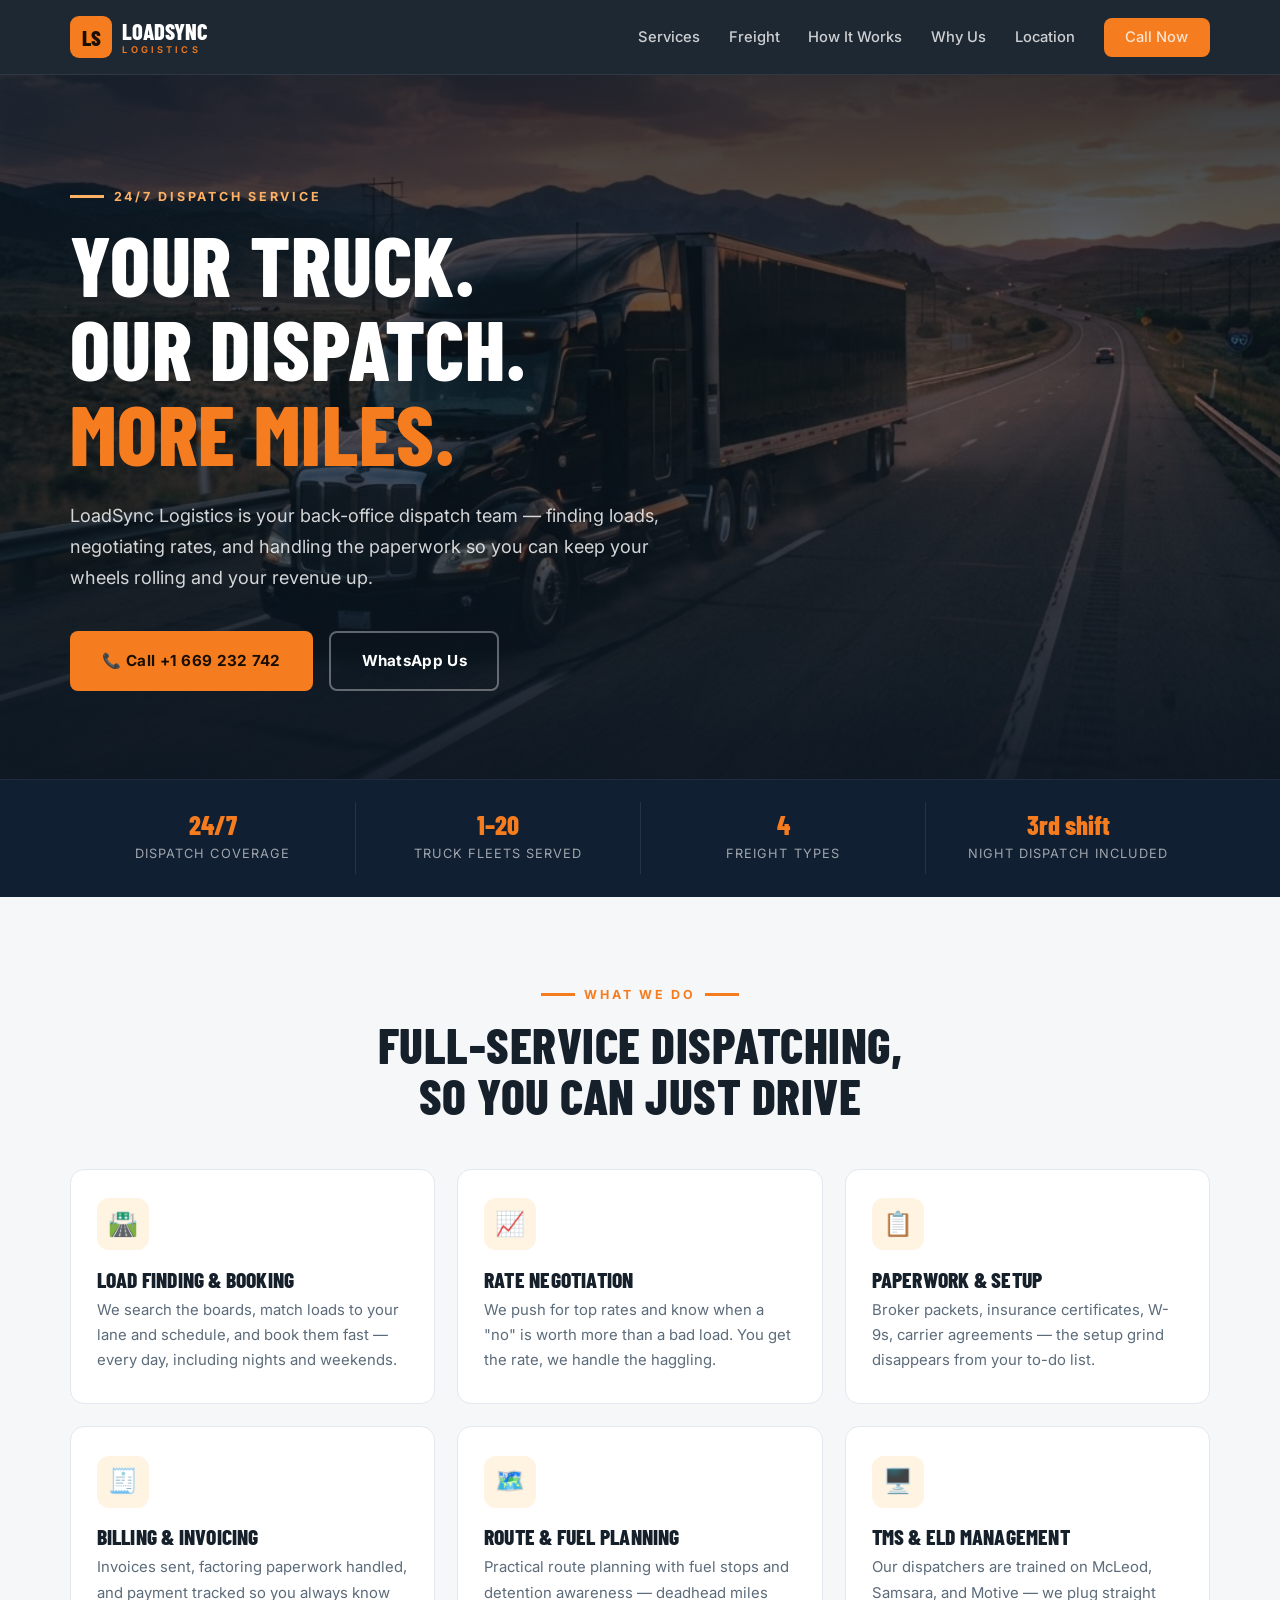
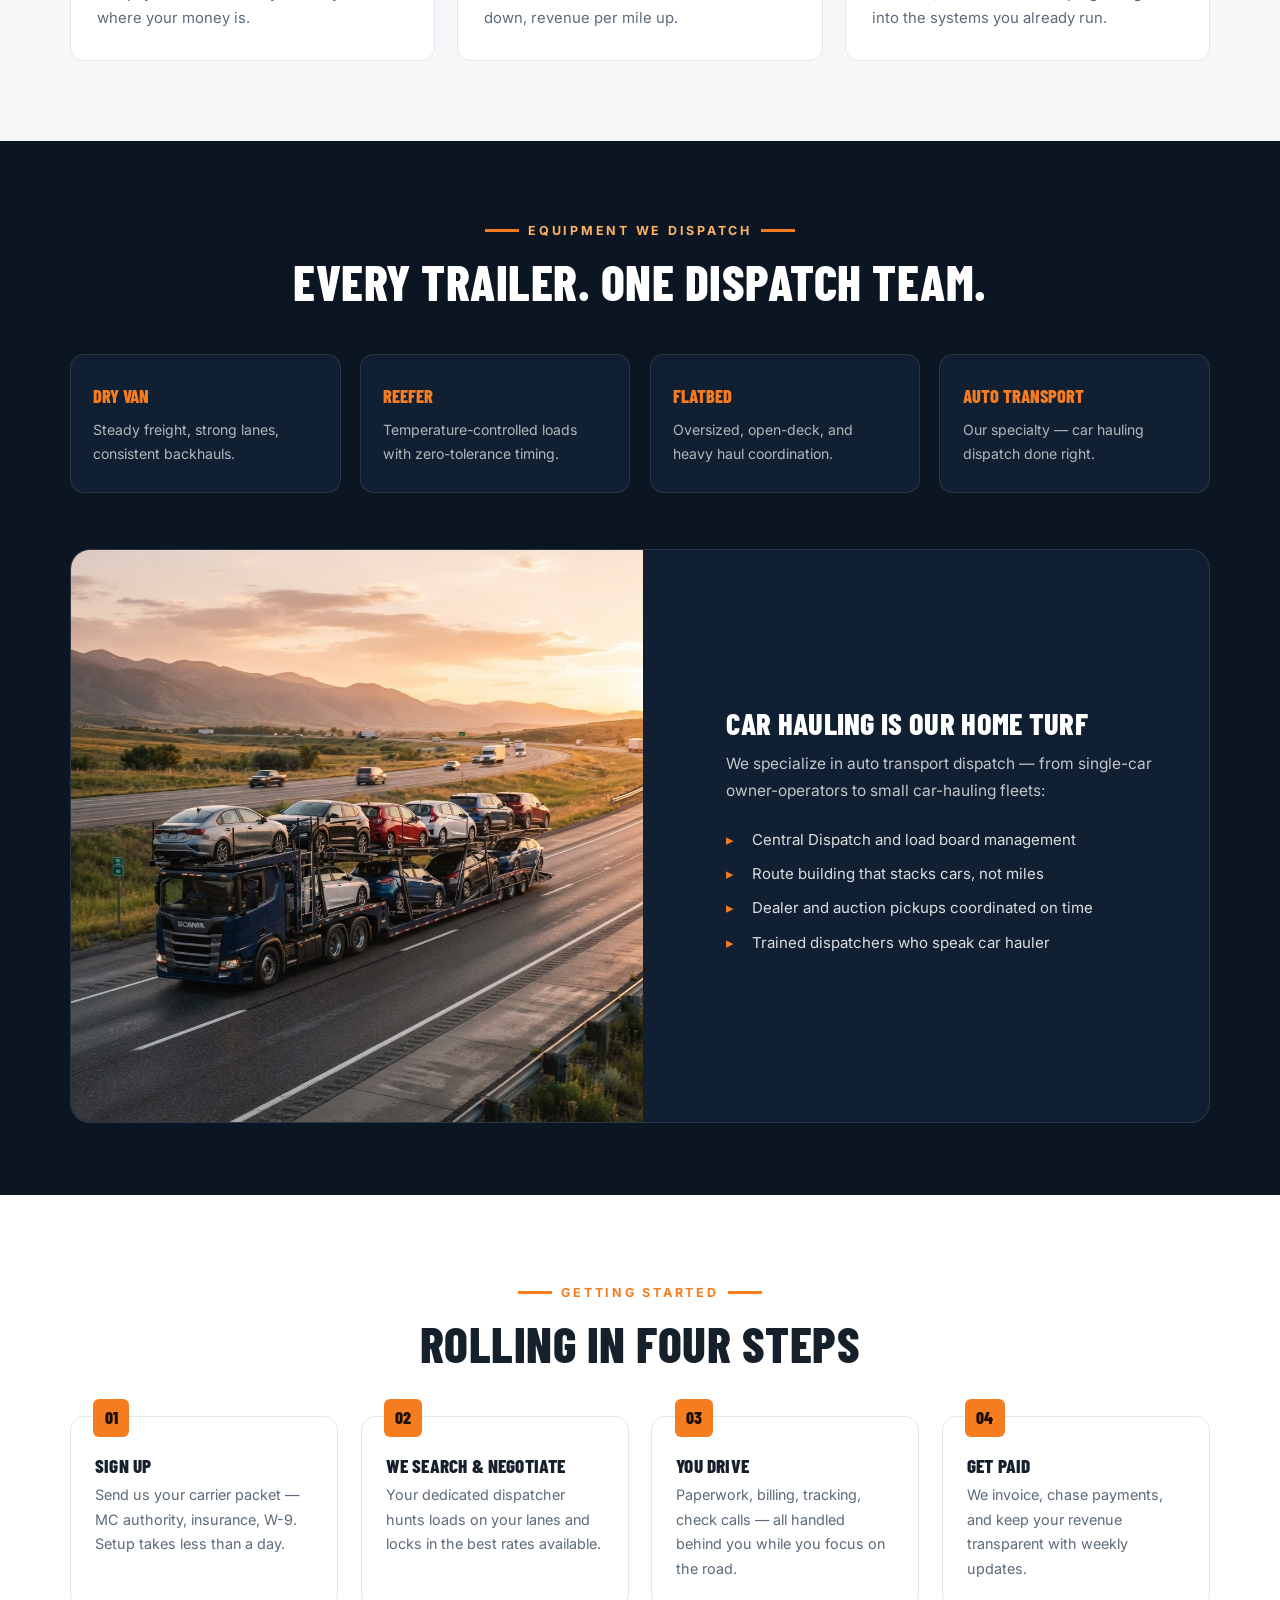
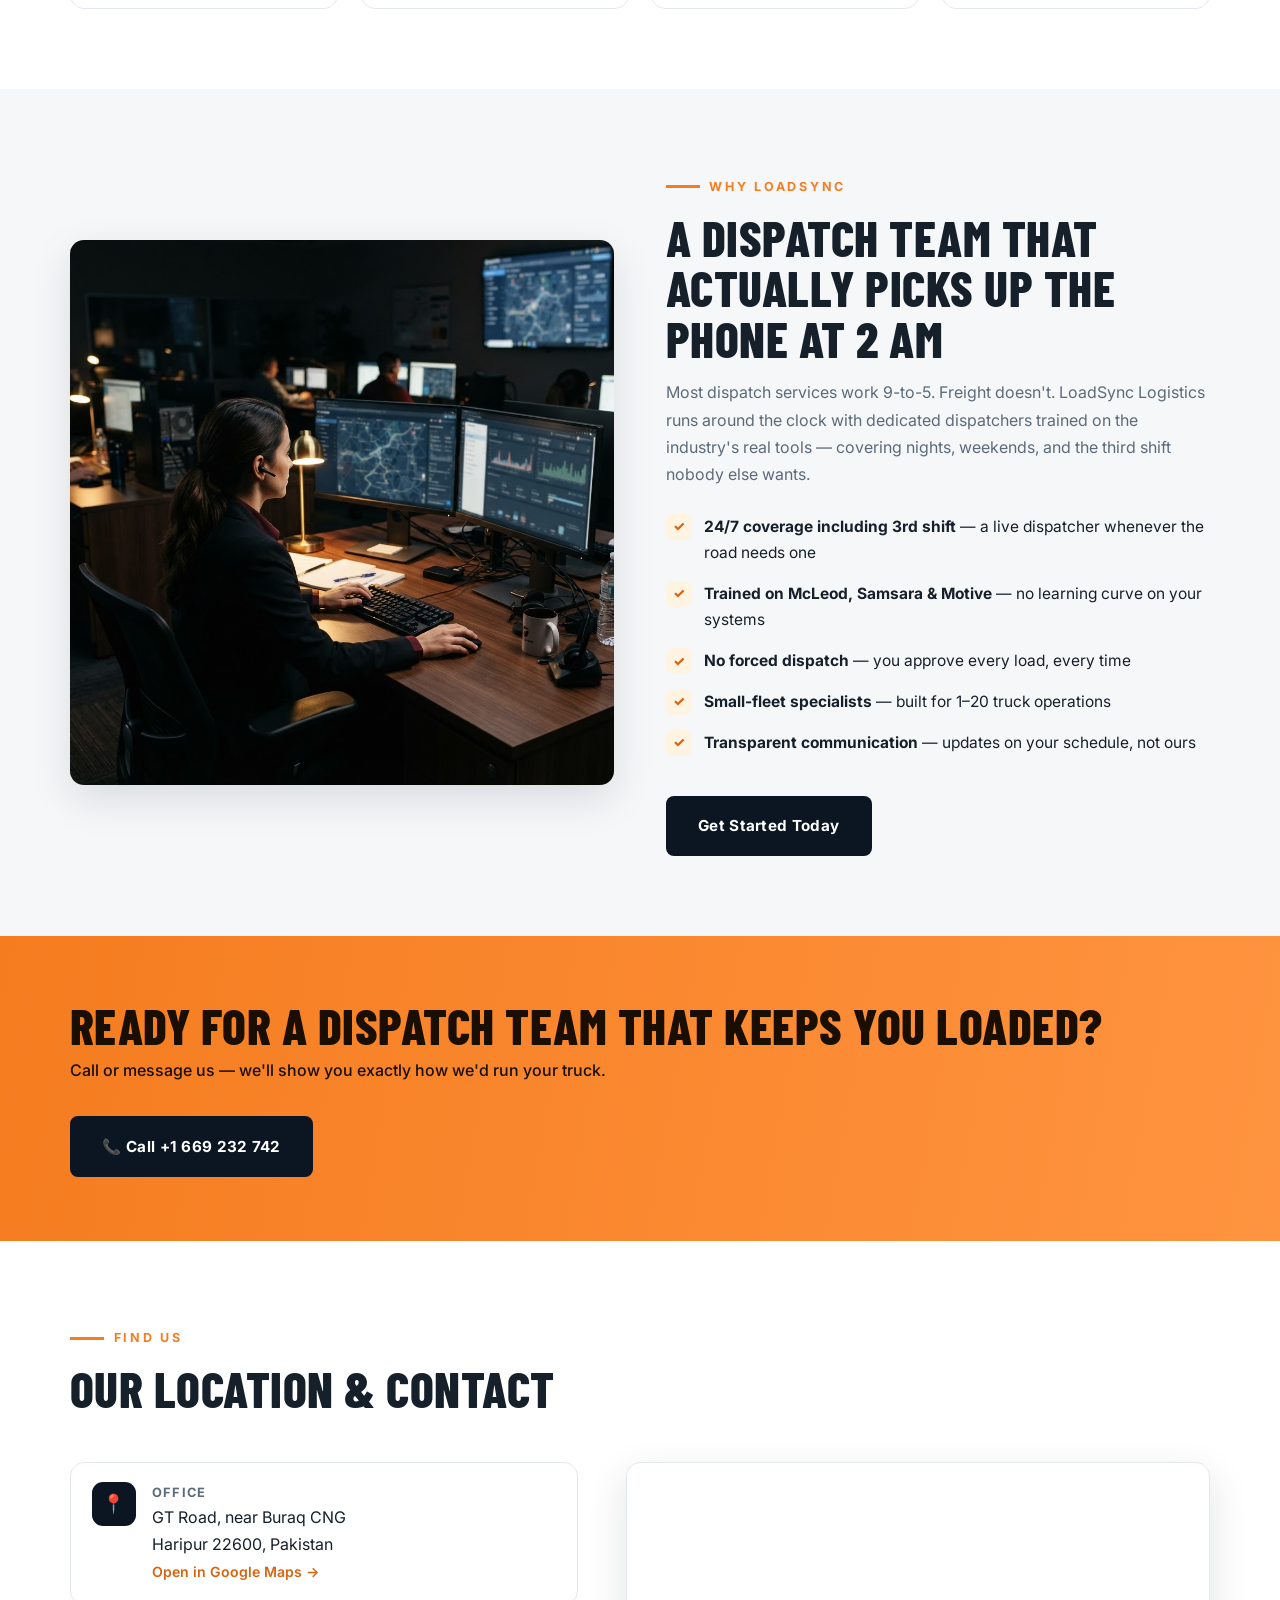
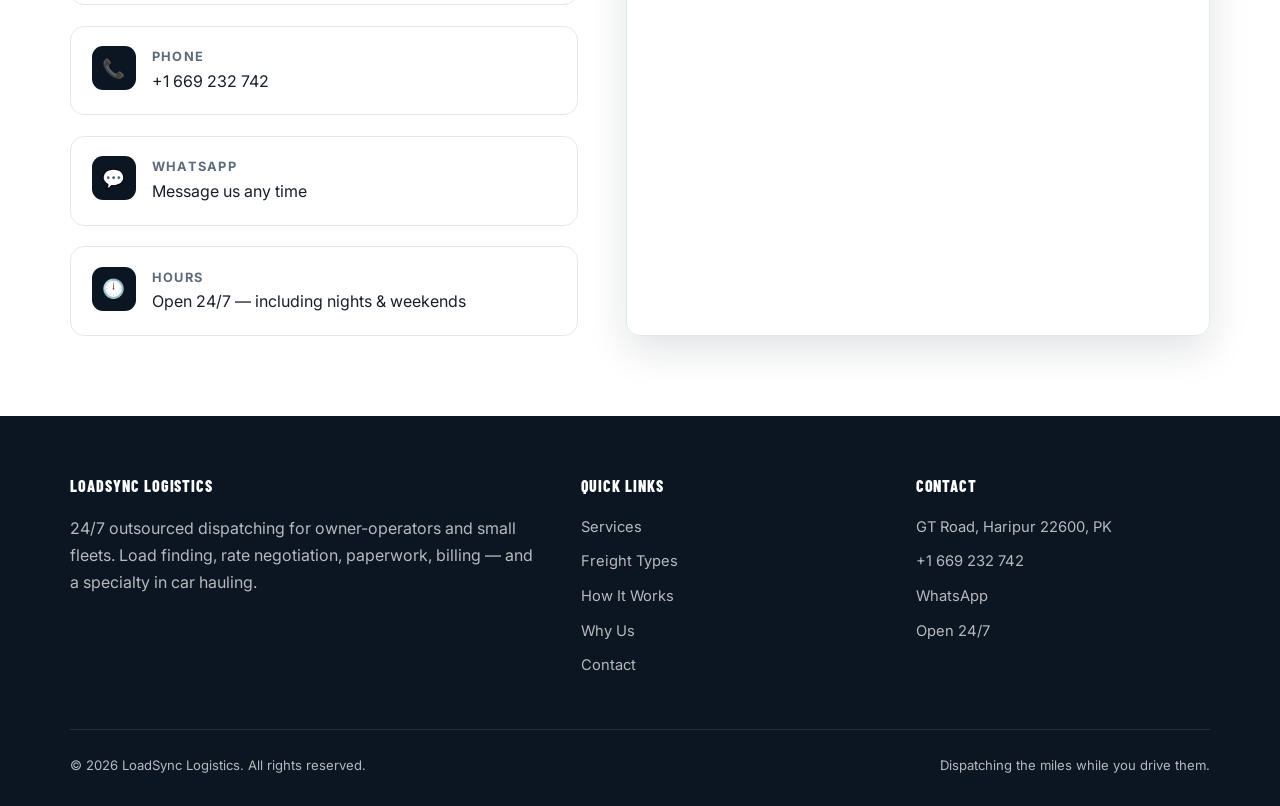
==== index.html @ 60a81c6c "LoadSync Logistics website: one-page dispatch service site with map, SEO, sitemap" ====
<!DOCTYPE html>
<html lang="en">
<head>
  <meta charset="UTF-8">
  <meta name="viewport" content="width=device-width, initial-scale=1.0">
  <title>LoadSync Logistics — 24/7 Truck Dispatching for Owner-Operators &amp; Small Fleets</title>
  <meta name="description" content="LoadSync Logistics provides 24/7 outsourced dispatching for owner-operators and small fleets: load finding, rate negotiation, paperwork, billing. Dry van, reefer, flatbed &amp; auto transport. Car hauling is our specialty.">
  <link rel="canonical" href="https://loadsynclogistics.vercel.app/">
  <meta property="og:url" content="https://loadsynclogistics.vercel.app/">
  <meta property="og:type" content="website">
  <meta property="og:title" content="LoadSync Logistics — 24/7 Truck Dispatching for Owner-Operators &amp; Small Fleets">
  <meta property="og:description" content="Your truck. Our dispatch. More miles. 24/7 load finding, rate negotiation, paperwork and billing for owner-operators and small fleets.">
  <meta property="og:image" content="https://loadsynclogistics.vercel.app/img/hero-truck.jpg">
  <meta name="twitter:card" content="summary_large_image">
  <meta name="twitter:title" content="LoadSync Logistics — 24/7 Truck Dispatching">
  <meta name="twitter:description" content="Your truck. Our dispatch. More miles. 24/7 dispatch for owner-operators and small fleets.">
  <meta name="twitter:image" content="https://loadsynclogistics.vercel.app/img/hero-truck.jpg">
  <link rel="icon" href="data:image/svg+xml,<svg xmlns='http://www.w3.org/2000/svg' viewBox='0 0 100 100'><rect width='100' height='100' rx='18' fill='%23f57c1f'/><text x='50' y='72' font-size='58' font-family='Impact' font-weight='800' text-anchor='middle' fill='%230b1622'>LS</text></svg>">
  <link rel="preconnect" href="https://fonts.googleapis.com">
  <link rel="preconnect" href="https://fonts.gstatic.com" crossorigin>
  <link href="https://fonts.googleapis.com/css2?family=Barlow+Condensed:wght@600;700;800&family=Inter:wght@400;500;600;700&display=swap" rel="stylesheet">
  <link rel="stylesheet" href="css/styles.css">
  <script type="application/ld+json">
  {
    "@context": "https://schema.org",
    "@type": "ProfessionalService",
    "name": "LoadSync Logistics",
    "description": "24/7 outsourced truck dispatching for owner-operators and small fleets (1-20 trucks). Load finding, rate negotiation, paperwork, billing. Dry van, reefer, flatbed and auto transport — car hauling specialty.",
    "telephone": "+1669232742",
    "address": {
      "@type": "PostalAddress",
      "streetAddress": "GT Road, near Buraq CNG",
      "addressLocality": "Haripur",
      "postalCode": "22600",
      "addressCountry": "PK"
    },
    "openingHours": "Mo-Su 00:00-24:00",
    "areaServed": "United States",
    "url": "https://loadsynclogistics.vercel.app/"
  }
  </script>
</head>
<body>

  <!-- ========== HEADER ========== -->
  <header class="site-header">
    <div class="container nav">
      <a href="#top" class="brand">
        <span class="brand-mark">LS</span>
        <span class="brand-name">LoadSync<small>Logistics</small></span>
      </a>
      <button class="nav-toggle" aria-label="Toggle menu" onclick="document.getElementById('navLinks').classList.toggle('open')">☰</button>
      <ul class="nav-links" id="navLinks">
        <li><a href="#services">Services</a></li>
        <li><a href="#freight">Freight</a></li>
        <li><a href="#how">How It Works</a></li>
        <li><a href="#about">Why Us</a></li>
        <li><a href="#contact">Location</a></li>
        <li><a href="tel:+1669232742" class="nav-cta">Call Now</a></li>
      </ul>
    </div>
  </header>

  <!-- ========== HERO ========== -->
  <section class="hero" id="top">
    <div class="container">
      <span class="eyebrow">24/7 Dispatch Service</span>
      <h1>Your truck.<br>Our dispatch.<br><span class="accent">More miles.</span></h1>
      <p class="lead">LoadSync Logistics is your back-office dispatch team — finding loads, negotiating rates, and handling the paperwork so you can keep your wheels rolling and your revenue up.</p>
      <div class="hero-actions">
        <a href="tel:+1669232742" class="btn btn-orange">📞 Call +1 669 232 742</a>
        <a href="https://wa.me/12796676204" class="btn btn-ghost">WhatsApp Us</a>
      </div>
    </div>
  </section>

  <div class="hero-strip">
    <div class="container">
      <div class="cell"><b>24/7</b><span>Dispatch coverage</span></div>
      <div class="cell"><b>1–20</b><span>Truck fleets served</span></div>
      <div class="cell"><b>4</b><span>Freight types</span></div>
      <div class="cell"><b>3rd shift</b><span>Night dispatch included</span></div>
    </div>
  </div>

  <!-- ========== SERVICES ========== -->
  <section class="section" id="services">
    <div class="container">
      <div class="section-head center">
        <span class="eyebrow">What we do</span>
        <h2>Full-service dispatching,<br>so you can just drive</h2>
      </div>
      <div class="services-grid">
        <div class="service-card">
          <div class="icon">🛣️</div>
          <h3>Load Finding &amp; Booking</h3>
          <p>We search the boards, match loads to your lane and schedule, and book them fast — every day, including nights and weekends.</p>
        </div>
        <div class="service-card">
          <div class="icon">📈</div>
          <h3>Rate Negotiation</h3>
          <p>We push for top rates and know when a "no" is worth more than a bad load. You get the rate, we handle the haggling.</p>
        </div>
        <div class="service-card">
          <div class="icon">📋</div>
          <h3>Paperwork &amp; Setup</h3>
          <p>Broker packets, insurance certificates, W-9s, carrier agreements — the setup grind disappears from your to-do list.</p>
        </div>
        <div class="service-card">
          <div class="icon">🧾</div>
          <h3>Billing &amp; Invoicing</h3>
          <p>Invoices sent, factoring paperwork handled, and payment tracked so you always know where your money is.</p>
        </div>
        <div class="service-card">
          <div class="icon">🗺️</div>
          <h3>Route &amp; Fuel Planning</h3>
          <p>Practical route planning with fuel stops and detention awareness — deadhead miles down, revenue per mile up.</p>
        </div>
        <div class="service-card">
          <div class="icon">🖥️</div>
          <h3>TMS &amp; ELD Management</h3>
          <p>Our dispatchers are trained on McLeod, Samsara, and Motive — we plug straight into the systems you already run.</p>
        </div>
      </div>
    </div>
  </section>

  <!-- ========== FREIGHT TYPES ========== -->
  <section class="freight-band" id="freight">
    <div class="container">
      <div class="section-head center">
        <span class="eyebrow" style="color:#ffb266;">Equipment we dispatch</span>
        <h2>Every trailer. One dispatch team.</h2>
      </div>
      <div class="freight-grid">
        <div class="freight-card"><span class="tag">Dry Van</span><p>Steady freight, strong lanes, consistent backhauls.</p></div>
        <div class="freight-card"><span class="tag">Reefer</span><p>Temperature-controlled loads with zero-tolerance timing.</p></div>
        <div class="freight-card"><span class="tag">Flatbed</span><p>Oversized, open-deck, and heavy haul coordination.</p></div>
        <div class="freight-card"><span class="tag">Auto Transport</span><p>Our specialty — car hauling dispatch done right.</p></div>
      </div>

      <div class="freight-feature">
        <img src="img/car-hauler.jpg" alt="Car carrier transport truck loaded with vehicles on a highway">
        <div class="txt">
          <h3>Car hauling is our home turf</h3>
          <p>We specialize in auto transport dispatch — from single-car owner-operators to small car-hauling fleets:</p>
          <ul>
            <li>Central Dispatch and load board management</li>
            <li>Route building that stacks cars, not miles</li>
            <li>Dealer and auction pickups coordinated on time</li>
            <li>Trained dispatchers who speak car hauler</li>
          </ul>
        </div>
      </div>
    </div>
  </section>

  <!-- ========== HOW IT WORKS ========== -->
  <section class="section alt" id="how">
    <div class="container">
      <div class="section-head center">
        <span class="eyebrow">Getting started</span>
        <h2>Rolling in four steps</h2>
      </div>
      <div class="steps-grid">
        <div class="step-card">
          <h3>Sign Up</h3>
          <p>Send us your carrier packet — MC authority, insurance, W-9. Setup takes less than a day.</p>
        </div>
        <div class="step-card">
          <h3>We Search &amp; Negotiate</h3>
          <p>Your dedicated dispatcher hunts loads on your lanes and locks in the best rates available.</p>
        </div>
        <div class="step-card">
          <h3>You Drive</h3>
          <p>Paperwork, billing, tracking, check calls — all handled behind you while you focus on the road.</p>
        </div>
        <div class="step-card">
          <h3>Get Paid</h3>
          <p>We invoice, chase payments, and keep your revenue transparent with weekly updates.</p>
        </div>
      </div>
    </div>
  </section>

  <!-- ========== WHY US ========== -->
  <section class="section" id="about">
    <div class="container">
      <div class="about-grid">
        <img src="img/dispatch-ops.jpg" alt="LoadSync Logistics dispatch desk at night with route maps on screen">
        <div>
          <span class="eyebrow">Why LoadSync</span>
          <h2>A dispatch team that actually picks up the phone at 2 AM</h2>
          <p style="color:var(--muted); margin-top:1rem;">Most dispatch services work 9-to-5. Freight doesn't. LoadSync Logistics runs around the clock with dedicated dispatchers trained on the industry's real tools — covering nights, weekends, and the third shift nobody else wants.</p>
          <ul class="checklist">
            <li><span class="tick">✓</span> <span><b>24/7 coverage including 3rd shift</b> — a live dispatcher whenever the road needs one</span></li>
            <li><span class="tick">✓</span> <span><b>Trained on McLeod, Samsara &amp; Motive</b> — no learning curve on your systems</span></li>
            <li><span class="tick">✓</span> <span><b>No forced dispatch</b> — you approve every load, every time</span></li>
            <li><span class="tick">✓</span> <span><b>Small-fleet specialists</b> — built for 1–20 truck operations</span></li>
            <li><span class="tick">✓</span> <span><b>Transparent communication</b> — updates on your schedule, not ours</span></li>
          </ul>
          <a href="#contact" class="btn btn-dark" style="margin-top:1.6rem;">Get Started Today</a>
        </div>
      </div>
    </div>
  </section>

  <!-- ========== CTA BAND ========== -->
  <section class="cta-band">
    <div class="container inner">
      <div>
        <h2>Ready for a dispatch team that keeps you loaded?</h2>
        <p>Call or message us — we'll show you exactly how we'd run your truck.</p>
      </div>
      <a href="tel:+1669232742" class="btn">📞 Call +1 669 232 742</a>
    </div>
  </section>

  <!-- ========== LOCATION / CONTACT ========== -->
  <section class="section alt" id="contact">
    <div class="container">
      <div class="section-head">
        <span class="eyebrow">Find us</span>
        <h2>Our location &amp; contact</h2>
      </div>
      <div class="contact-grid">
        <div class="contact-card">
          <div class="contact-item">
            <span class="icon">📍</span>
            <div>
              <b>Office</b>
              GT Road, near Buraq CNG<br>Haripur 22600, Pakistan
              <br><a href="https://maps.app.goo.gl/pvkup3t3spQCmb748" style="font-weight:600; color:var(--orange-dark); font-size:0.88rem;">Open in Google Maps →</a>
            </div>
          </div>
          <div class="contact-item">
            <span class="icon">📞</span>
            <div>
              <b>Phone</b>
              <a href="tel:+1669232742">+1 669 232 742</a>
            </div>
          </div>
          <div class="contact-item">
            <span class="icon">💬</span>
            <div>
              <b>WhatsApp</b>
              <a href="https://wa.me/12796676204" target="_blank" rel="noopener">Message us any time</a>
            </div>
          </div>
          <div class="contact-item">
            <span class="icon">🕛</span>
            <div>
              <b>Hours</b>
              Open 24/7 — including nights &amp; weekends
            </div>
          </div>
        </div>
        <div class="map-wrap">
          <iframe title="LoadSync Logistics on Google Maps" loading="lazy" referrerpolicy="no-referrer-when-downgrade"
            src="https://maps.google.com/maps?q=Load%20Sync%20Dispatch%2C%20GT%20Road%2C%20Haripur%2022600&t=&z=14&ie=UTF8&iwloc=&output=embed"></iframe>
        </div>
      </div>
    </div>
  </section>

  <!-- ========== FOOTER ========== -->
  <footer class="site-footer">
    <div class="container">
      <div class="footer-grid">
        <div>
          <h4>LoadSync Logistics</h4>
          <p>24/7 outsourced dispatching for owner-operators and small fleets. Load finding, rate negotiation, paperwork, billing — and a specialty in car hauling.</p>
        </div>
        <div>
          <h4>Quick links</h4>
          <ul>
            <li><a href="#services">Services</a></li>
            <li><a href="#freight">Freight Types</a></li>
            <li><a href="#how">How It Works</a></li>
            <li><a href="#about">Why Us</a></li>
            <li><a href="#contact">Contact</a></li>
          </ul>
        </div>
        <div>
          <h4>Contact</h4>
          <ul>
            <li>GT Road, Haripur 22600, PK</li>
            <li><a href="tel:+1669232742">+1 669 232 742</a></li>
            <li><a href="https://wa.me/12796676204">WhatsApp</a></li>
            <li>Open 24/7</li>
          </ul>
        </div>
      </div>
      <div class="footer-bottom">
        <span>© 2026 LoadSync Logistics. All rights reserved.</span>
        <span>Dispatching the miles while you drive them.</span>
      </div>
    </div>
  </footer>

</body>
</html>
---- css/styles.css ----
/* ============================================
   LoadSync Logistics — Site Stylesheet
   Bold industrial: deep navy + safety orange
   ============================================ */

:root {
  --navy: #0b1622;
  --navy-2: #101f31;
  --navy-3: #16283d;
  --orange: #f57c1f;
  --orange-dark: #d9640f;
  --orange-soft: #fff3e2;
  --paper: #f6f7f9;
  --white: #ffffff;
  --ink: #16202b;
  --muted: #5c6b7a;
  --line: #e3e8ee;
  --radius: 14px;
  --shadow: 0 14px 40px rgba(11, 22, 34, 0.12);
  --display: "Barlow Condensed", Impact, sans-serif;
  --body: "Inter", -apple-system, BlinkMacSystemFont, "Segoe UI", sans-serif;
}

* { margin: 0; padding: 0; box-sizing: border-box; }
html { scroll-behavior: smooth; }
body { font-family: var(--body); background: var(--paper); color: var(--ink); line-height: 1.7; -webkit-font-smoothing: antialiased; }
img { max-width: 100%; display: block; }
a { color: inherit; text-decoration: none; }

.container { width: min(1140px, 92%); margin: 0 auto; }

/* ---------- Typography ---------- */
h1, h2, h3, .display {
  font-family: var(--display);
  font-weight: 800;
  text-transform: uppercase;
  line-height: 1.02;
  letter-spacing: 0.01em;
}
h1 { font-size: clamp(2.9rem, 7vw, 5.2rem); }
h2 { font-size: clamp(2rem, 4vw, 3.1rem); }
h3 { font-size: 1.35rem; }

.eyebrow {
  display: inline-flex; align-items: center; gap: 0.6rem;
  font-size: 0.78rem; font-weight: 700; letter-spacing: 0.22em;
  text-transform: uppercase; color: var(--orange);
  margin-bottom: 0.9rem;
}
.eyebrow::before { content: ""; width: 34px; height: 3px; background: var(--orange); }

.lead { font-size: 1.13rem; color: var(--muted); max-width: 56ch; }

/* ---------- Buttons ---------- */
.btn {
  display: inline-flex; align-items: center; justify-content: center; gap: 0.5rem;
  padding: 0.95rem 1.9rem; border-radius: 8px;
  font-weight: 700; font-size: 0.95rem; letter-spacing: 0.02em;
  transition: all 0.22s ease; cursor: pointer; border: 2px solid transparent;
}
.btn-orange { background: var(--orange); color: #1a0e00; }
.btn-orange:hover { background: var(--orange-dark); transform: translateY(-2px); box-shadow: 0 10px 24px rgba(245,124,31,0.4); }
.btn-ghost { border-color: rgba(255,255,255,0.35); color: #fff; }
.btn-ghost:hover { border-color: #fff; background: rgba(255,255,255,0.08); transform: translateY(-2px); }
.btn-dark { background: var(--navy); color: #fff; }
.btn-dark:hover { background: var(--navy-3); transform: translateY(-2px); }

/* ---------- Header ---------- */
.site-header {
  position: sticky; top: 0; z-index: 60;
  background: rgba(11, 22, 34, 0.92);
  backdrop-filter: blur(10px);
  border-bottom: 1px solid rgba(255,255,255,0.08);
}
.nav { display: flex; align-items: center; justify-content: space-between; padding: 1rem 0; }

.brand { display: flex; align-items: center; gap: 0.65rem; }
.brand-mark {
  width: 42px; height: 42px; border-radius: 9px;
  background: var(--orange);
  display: flex; align-items: center; justify-content: center;
  font-family: var(--display); font-weight: 800; font-size: 1.35rem; color: #1a0e00;
}
.brand-name { font-family: var(--display); font-weight: 800; font-size: 1.4rem; color: #fff; text-transform: uppercase; line-height: 1; }
.brand-name small { display: block; font-family: var(--body); font-weight: 600; font-size: 0.58rem; letter-spacing: 0.34em; color: var(--orange); margin-top: 2px; }

.nav-links { display: flex; align-items: center; gap: 1.8rem; list-style: none; }
.nav-links a { color: rgba(255,255,255,0.78); font-size: 0.92rem; font-weight: 500; transition: color 0.2s; }
.nav-links a:hover { color: var(--orange); }
.nav-cta { background: var(--orange); color: #1a0e00; padding: 0.65rem 1.35rem; border-radius: 8px; font-weight: 700; }
.nav-cta:hover { background: var(--orange-dark); color: #1a0e00; }

.nav-toggle { display: none; background: none; border: none; color: #fff; font-size: 1.7rem; cursor: pointer; line-height: 1; }

/* ---------- Hero ---------- */
.hero {
  position: relative;
  background:
    linear-gradient(rgba(11,22,34,0.82), rgba(11,22,34,0.55) 45%, rgba(11,22,34,0.9)),
    url("../img/hero-truck.jpg") center 62% / cover no-repeat,
    var(--navy);
  color: #fff;
  padding: 6.5rem 0 5.5rem;
}
.hero .eyebrow { color: #ffb266; }
.hero .eyebrow::before { background: #ffb266; }

.hero h1 { max-width: 13ch; }
.hero h1 .accent { color: var(--orange); }
.hero p.lead { color: rgba(255,255,255,0.82); margin: 1.5rem 0 2.4rem; }
.hero-actions { display: flex; gap: 1rem; flex-wrap: wrap; }

.hero-strip {
  background: var(--navy-2);
  border-top: 1px solid rgba(255,255,255,0.06);
  color: #fff;
}
.hero-strip .container {
  display: grid; grid-template-columns: repeat(4, 1fr);
  padding: 1.4rem 0;
}
.hero-strip .cell { text-align: center; padding: 0.5rem 1rem; }
.hero-strip .cell + .cell { border-left: 1px solid rgba(255,255,255,0.09); }
.hero-strip b { display: block; font-family: var(--display); font-size: 1.65rem; font-weight: 800; color: var(--orange); line-height: 1.1; }
.hero-strip span { font-size: 0.8rem; letter-spacing: 0.08em; text-transform: uppercase; color: rgba(255,255,255,0.6); }

/* ---------- Sections ---------- */
.section { padding: 5rem 0; }
.section.alt { background: var(--white); }

.section-head { max-width: 720px; margin-bottom: 3rem; }
.section-head.center { text-align: center; margin-left: auto; margin-right: auto; }
.section-head.center .eyebrow::before { display: none; }
.section-head.center .eyebrow::after,
.section-head.center .eyebrow::before { content: ""; width: 34px; height: 3px; background: var(--orange); display: inline-block; }

/* ---------- Services ---------- */
.services-grid { display: grid; grid-template-columns: repeat(3, 1fr); gap: 1.4rem; }
.service-card {
  background: var(--white); border: 1px solid var(--line);
  border-radius: var(--radius); padding: 1.8rem 1.6rem;
  transition: transform 0.25s ease, box-shadow 0.25s ease;
}
.service-card:hover { transform: translateY(-5px); box-shadow: var(--shadow); border-color: var(--orange); }
.service-card .icon {
  width: 52px; height: 52px; border-radius: 12px;
  background: var(--orange-soft);
  display: flex; align-items: center; justify-content: center;
  font-size: 1.5rem; margin-bottom: 1.1rem;
}
.service-card h3 { margin-bottom: 0.5rem; }
.service-card p { font-size: 0.93rem; color: var(--muted); }

/* ---------- Freight types ---------- */
.freight-band { background: var(--navy); color: #fff; padding: 4.5rem 0; }
.freight-band h2 { color: #fff; }
.freight-grid { display: grid; grid-template-columns: repeat(4, 1fr); gap: 1.2rem; margin-top: 2.6rem; }
.freight-card {
  background: var(--navy-2); border: 1px solid rgba(255,255,255,0.1);
  border-radius: var(--radius); padding: 1.6rem 1.4rem;
}
.freight-card .tag { font-family: var(--display); font-weight: 800; font-size: 1.15rem; color: var(--orange); text-transform: uppercase; }
.freight-card p { font-size: 0.88rem; color: rgba(255,255,255,0.68); margin-top: 0.4rem; }

.freight-feature {
  display: grid; grid-template-columns: 1.05fr 0.95fr; gap: 3rem;
  align-items: center; margin-top: 3.5rem;
  background: var(--navy-2); border: 1px solid rgba(255,255,255,0.1);
  border-radius: calc(var(--radius) + 6px); overflow: hidden;
}
.freight-feature img { height: 100%; object-fit: cover; }
.freight-feature .txt { padding: 2.4rem 2.2rem; }
.freight-feature h3 { font-size: 1.9rem; color: #fff; }
.freight-feature p { color: rgba(255,255,255,0.75); font-size: 0.97rem; margin: 0.8rem 0 1.4rem; }
.freight-feature ul { list-style: none; }
.freight-feature li { padding-left: 1.6rem; position: relative; color: rgba(255,255,255,0.85); font-size: 0.94rem; margin-bottom: 0.55rem; }
.freight-feature li::before { content: "▸"; position: absolute; left: 0; color: var(--orange); }

/* ---------- Steps ---------- */
.steps-grid { display: grid; grid-template-columns: repeat(4, 1fr); gap: 1.4rem; counter-reset: step; }
.step-card { position: relative; background: var(--white); border: 1px solid var(--line); border-radius: var(--radius); padding: 2.4rem 1.5rem 1.7rem; }
.step-card::before {
  counter-increment: step; content: counter(step, decimal-leading-zero);
  position: absolute; top: -18px; left: 1.4rem;
  font-family: var(--display); font-weight: 800; font-size: 1.1rem;
  background: var(--orange); color: #1a0e00;
  padding: 0.25rem 0.7rem; border-radius: 6px;
}
.step-card h3 { font-size: 1.2rem; margin-bottom: 0.5rem; }
.step-card p { font-size: 0.9rem; color: var(--muted); }

/* ---------- Why us / about ---------- */
.about-grid { display: grid; grid-template-columns: 1fr 1fr; gap: 3.2rem; align-items: center; }
.about-grid img { border-radius: var(--radius); box-shadow: var(--shadow); }
.checklist { list-style: none; margin-top: 1.6rem; }
.checklist li { display: flex; gap: 0.8rem; margin-bottom: 0.9rem; font-size: 0.97rem; color: var(--ink); }
.checklist .tick { flex: none; width: 26px; height: 26px; border-radius: 7px; background: var(--orange-soft); color: var(--orange-dark); display: flex; align-items: center; justify-content: center; font-size: 0.85rem; font-weight: 800; }

/* ---------- CTA band ---------- */
.cta-band { background: linear-gradient(100deg, var(--orange), #ff9440); padding: 4rem 0; color: #1a0e00; }
.cta-band .inner { display: flex; align-items: center; justify-content: space-between; gap: 2rem; flex-wrap: wrap; }
.cta-band h2 { color: #1a0e00; }
.cta-band p { font-weight: 500; margin-top: 0.4rem; }
.cta-band .btn { background: var(--navy); color: #fff; }
.cta-band .btn:hover { background: #1d334d; }

/* ---------- Location / contact ---------- */
.contact-grid { display: grid; grid-template-columns: 1fr 1.15fr; gap: 3rem; align-items: stretch; }
.contact-card { display: flex; flex-direction: column; gap: 1.3rem; }
.contact-item { display: flex; gap: 1rem; align-items: flex-start; background: var(--white); border: 1px solid var(--line); border-radius: var(--radius); padding: 1.2rem 1.3rem; }
.contact-item .icon { flex: none; width: 44px; height: 44px; border-radius: 11px; background: var(--navy); color: var(--orange); display: flex; align-items: center; justify-content: center; font-size: 1.15rem; }
.contact-item b { display: block; font-size: 0.8rem; text-transform: uppercase; letter-spacing: 0.1em; color: var(--muted); }
.contact-item a:hover { color: var(--orange-dark); }
.map-wrap { border-radius: var(--radius); overflow: hidden; border: 1px solid var(--line); min-height: 320px; box-shadow: var(--shadow); }
.map-wrap iframe { width: 100%; height: 100%; min-height: 320px; border: 0; display: block; }

/* ---------- Footer ---------- */
.site-footer { background: var(--navy); color: rgba(255,255,255,0.7); padding: 3.5rem 0 1.8rem; }
.footer-grid { display: grid; grid-template-columns: 1.6fr 1fr 1fr; gap: 2.5rem; padding-bottom: 2.6rem; border-bottom: 1px solid rgba(255,255,255,0.1); }
.footer-grid h4 { font-family: var(--display); color: #fff; text-transform: uppercase; font-weight: 800; letter-spacing: 0.06em; margin-bottom: 1rem; }
.footer-grid ul { list-style: none; }
.footer-grid li { margin-bottom: 0.6rem; font-size: 0.92rem; }
.footer-grid a:hover { color: var(--orange); }
.footer-bottom { padding-top: 1.5rem; display: flex; justify-content: space-between; gap: 1rem; flex-wrap: wrap; font-size: 0.82rem; }

/* ---------- Responsive ---------- */
@media (max-width: 960px) {
  .services-grid { grid-template-columns: 1fr 1fr; }
  .steps-grid, .freight-grid, .hero-strip .container { grid-template-columns: 1fr 1fr; }
  .about-grid, .contact-grid, .freight-feature { grid-template-columns: 1fr; }
  .freight-feature img { height: 260px; }
  .hero-strip .cell:nth-child(3) { border-left: 0; }
}
@media (max-width: 640px) {
  .services-grid, .steps-grid, .freight-grid, .hero-strip .container, .footer-grid { grid-template-columns: 1fr; }
  .hero-strip .cell + .cell { border-left: 0; border-top: 1px solid rgba(255,255,255,0.09); }
  .nav-toggle { display: block; }
  .nav-links {
    display: none; position: absolute; top: 100%; left: 0; right: 0;
    flex-direction: column; align-items: flex-start; gap: 1.2rem;
    background: var(--navy); padding: 1.4rem 4%;
    border-bottom: 1px solid rgba(255,255,255,0.1);
  }
  .nav-links.open { display: flex; }
  .hero { padding: 4.5rem 0 4rem; }
}
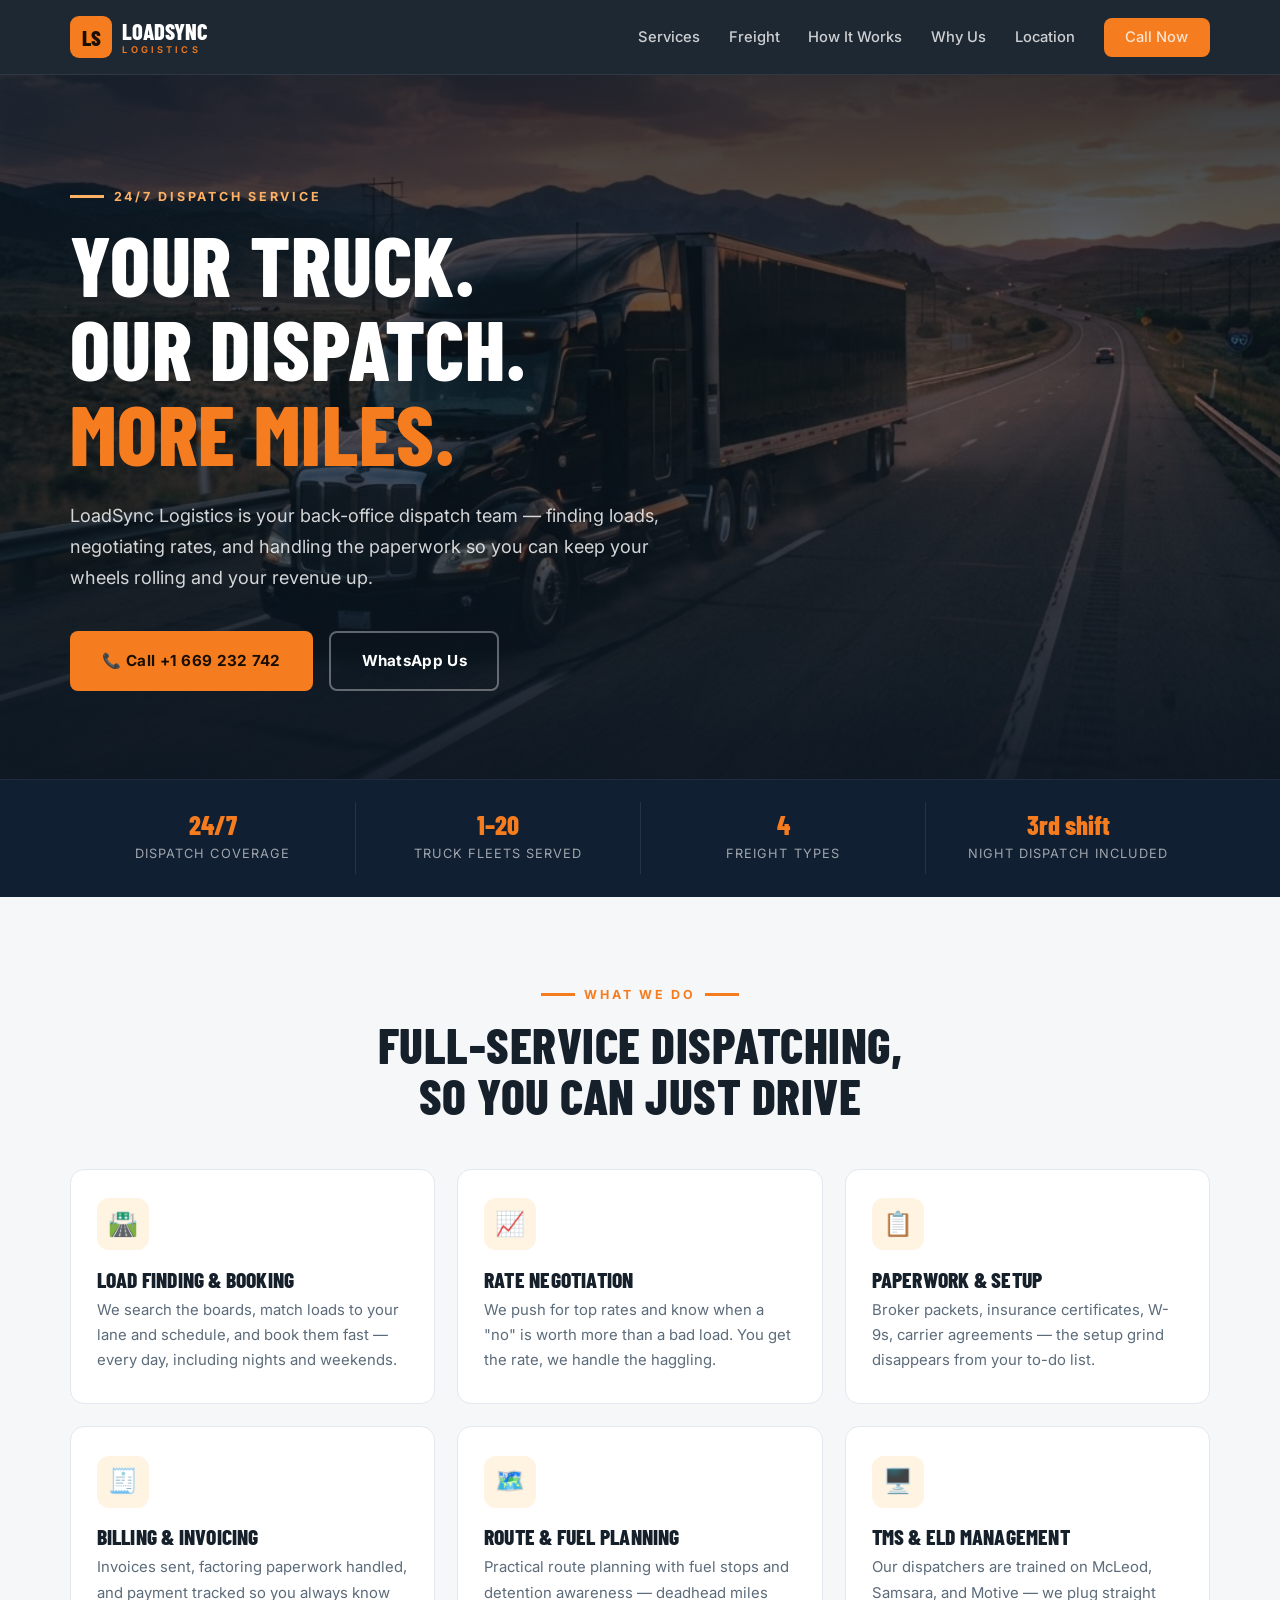
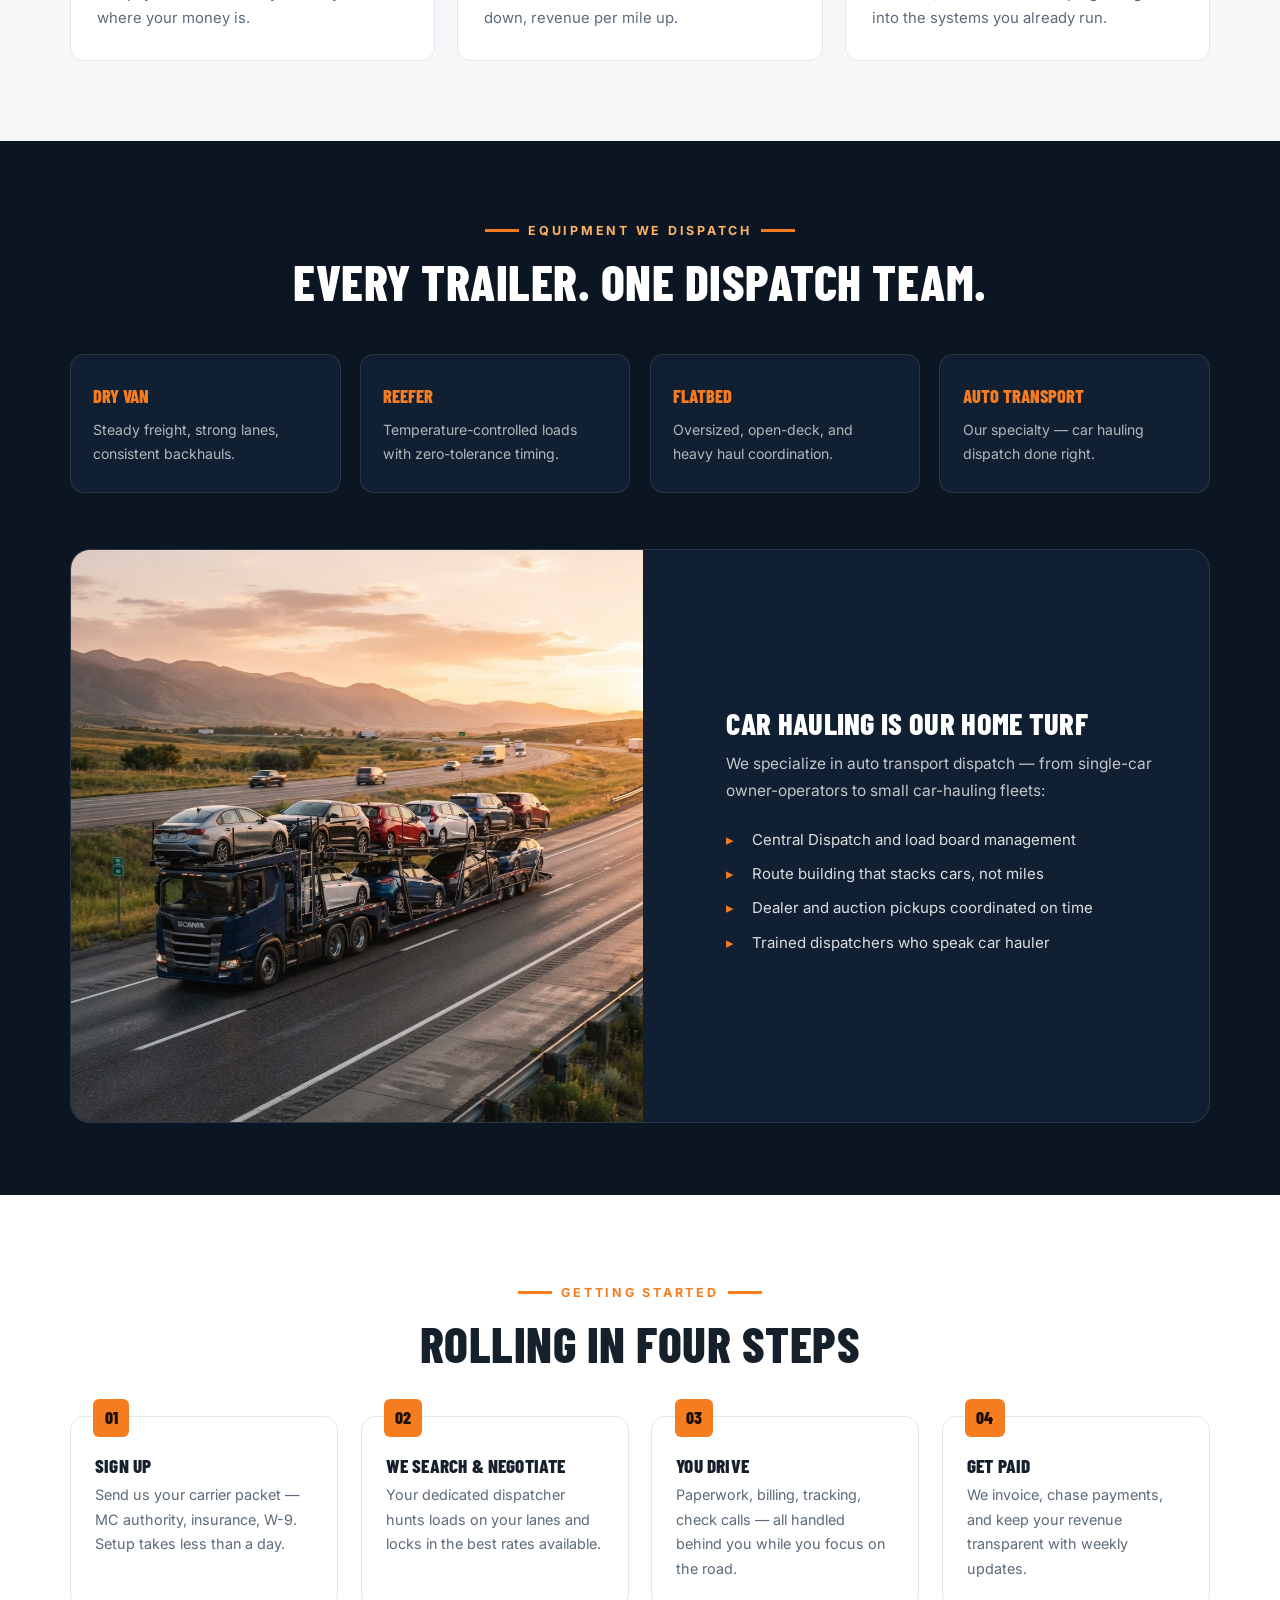
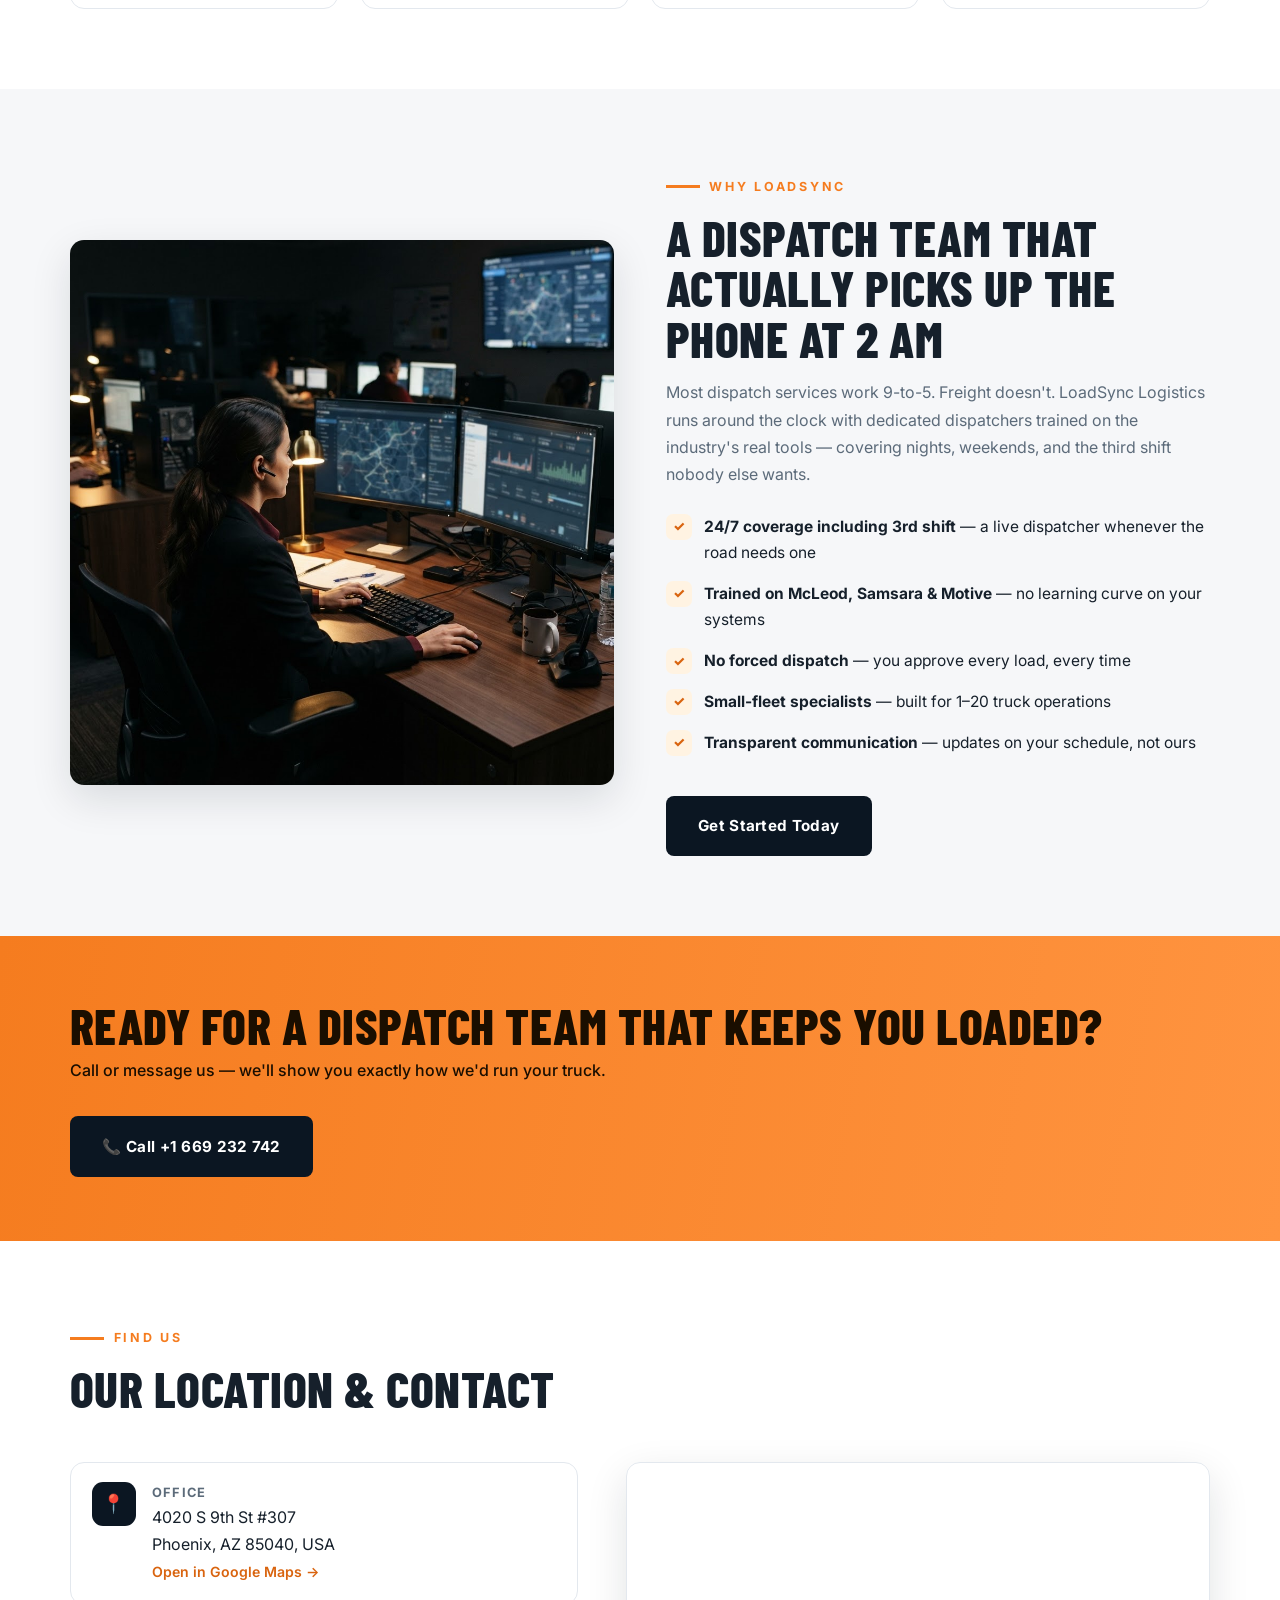
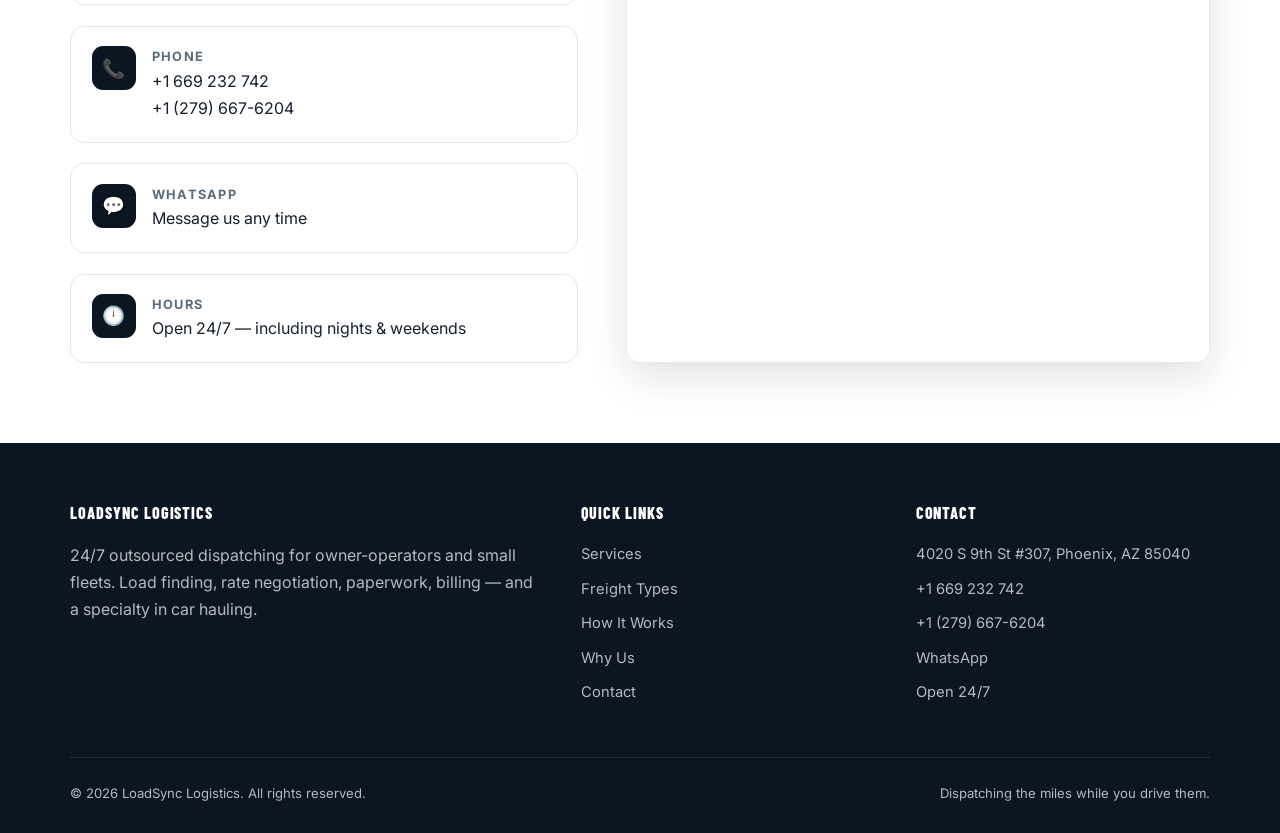
==== commit e9122072: "Update office location to Phoenix AZ address, add second phone number" ====
--- a/index.html
+++ b/index.html
@@ -5,16 +5,16 @@
   <meta name="viewport" content="width=device-width, initial-scale=1.0">
   <title>LoadSync Logistics — 24/7 Truck Dispatching for Owner-Operators &amp; Small Fleets</title>
   <meta name="description" content="LoadSync Logistics provides 24/7 outsourced dispatching for owner-operators and small fleets: load finding, rate negotiation, paperwork, billing. Dry van, reefer, flatbed &amp; auto transport. Car hauling is our specialty.">
-  <link rel="canonical" href="https://loadsynclogistics.vercel.app/">
-  <meta property="og:url" content="https://loadsynclogistics.vercel.app/">
+  <link rel="canonical" href="https://loadsync-logistics.vercel.app/">
+  <meta property="og:url" content="https://loadsync-logistics.vercel.app/">
   <meta property="og:type" content="website">
   <meta property="og:title" content="LoadSync Logistics — 24/7 Truck Dispatching for Owner-Operators &amp; Small Fleets">
   <meta property="og:description" content="Your truck. Our dispatch. More miles. 24/7 load finding, rate negotiation, paperwork and billing for owner-operators and small fleets.">
-  <meta property="og:image" content="https://loadsynclogistics.vercel.app/img/hero-truck.jpg">
+  <meta property="og:image" content="https://loadsync-logistics.vercel.app/img/hero-truck.jpg">
   <meta name="twitter:card" content="summary_large_image">
   <meta name="twitter:title" content="LoadSync Logistics — 24/7 Truck Dispatching">
   <meta name="twitter:description" content="Your truck. Our dispatch. More miles. 24/7 dispatch for owner-operators and small fleets.">
-  <meta name="twitter:image" content="https://loadsynclogistics.vercel.app/img/hero-truck.jpg">
+  <meta name="twitter:image" content="https://loadsync-logistics.vercel.app/img/hero-truck.jpg">
   <link rel="icon" href="data:image/svg+xml,<svg xmlns='http://www.w3.org/2000/svg' viewBox='0 0 100 100'><rect width='100' height='100' rx='18' fill='%23f57c1f'/><text x='50' y='72' font-size='58' font-family='Impact' font-weight='800' text-anchor='middle' fill='%230b1622'>LS</text></svg>">
   <link rel="preconnect" href="https://fonts.googleapis.com">
   <link rel="preconnect" href="https://fonts.gstatic.com" crossorigin>
@@ -26,17 +26,18 @@
     "@type": "ProfessionalService",
     "name": "LoadSync Logistics",
     "description": "24/7 outsourced truck dispatching for owner-operators and small fleets (1-20 trucks). Load finding, rate negotiation, paperwork, billing. Dry van, reefer, flatbed and auto transport — car hauling specialty.",
-    "telephone": "+1669232742",
+    "telephone": ["+1669232742", "+12796676204"],
     "address": {
       "@type": "PostalAddress",
-      "streetAddress": "GT Road, near Buraq CNG",
-      "addressLocality": "Haripur",
-      "postalCode": "22600",
-      "addressCountry": "PK"
+      "streetAddress": "4020 S 9th St #307",
+      "addressLocality": "Phoenix",
+      "addressRegion": "AZ",
+      "postalCode": "85040",
+      "addressCountry": "US"
     },
     "openingHours": "Mo-Su 00:00-24:00",
     "areaServed": "United States",
-    "url": "https://loadsynclogistics.vercel.app/"
+    "url": "https://loadsync-logistics.vercel.app/"
   }
   </script>
 </head>
@@ -229,15 +230,16 @@
             <span class="icon">📍</span>
             <div>
               <b>Office</b>
-              GT Road, near Buraq CNG<br>Haripur 22600, Pakistan
-              <br><a href="https://maps.app.goo.gl/pvkup3t3spQCmb748" style="font-weight:600; color:var(--orange-dark); font-size:0.88rem;">Open in Google Maps →</a>
+              4020 S 9th St #307<br>Phoenix, AZ 85040, USA
+              <br><a href="https://www.google.com/maps/search/?api=1&query=4020%20S%209th%20St%20%23307%2C%20Phoenix%2C%20AZ%2085040%2C%20USA" target="_blank" rel="noopener" style="font-weight:600; color:var(--orange-dark); font-size:0.88rem;">Open in Google Maps →</a>
             </div>
           </div>
           <div class="contact-item">
             <span class="icon">📞</span>
             <div>
               <b>Phone</b>
-              <a href="tel:+1669232742">+1 669 232 742</a>
+              <a href="tel:+1669232742">+1 669 232 742</a><br>
+              <a href="tel:+12796676204">+1 (279) 667-6204</a>
             </div>
           </div>
           <div class="contact-item">
@@ -257,7 +259,7 @@
         </div>
         <div class="map-wrap">
           <iframe title="LoadSync Logistics on Google Maps" loading="lazy" referrerpolicy="no-referrer-when-downgrade"
-            src="https://maps.google.com/maps?q=Load%20Sync%20Dispatch%2C%20GT%20Road%2C%20Haripur%2022600&t=&z=14&ie=UTF8&iwloc=&output=embed"></iframe>
+            src="https://maps.google.com/maps?q=4020%20S%209th%20St%20%23307%2C%20Phoenix%2C%20AZ%2085040&t=&z=14&ie=UTF8&iwloc=&output=embed"></iframe>
         </div>
       </div>
     </div>
@@ -284,8 +286,9 @@
         <div>
           <h4>Contact</h4>
           <ul>
-            <li>GT Road, Haripur 22600, PK</li>
+            <li>4020 S 9th St #307, Phoenix, AZ 85040</li>
             <li><a href="tel:+1669232742">+1 669 232 742</a></li>
+            <li><a href="tel:+12796676204">+1 (279) 667-6204</a></li>
             <li><a href="https://wa.me/12796676204">WhatsApp</a></li>
             <li>Open 24/7</li>
           </ul>
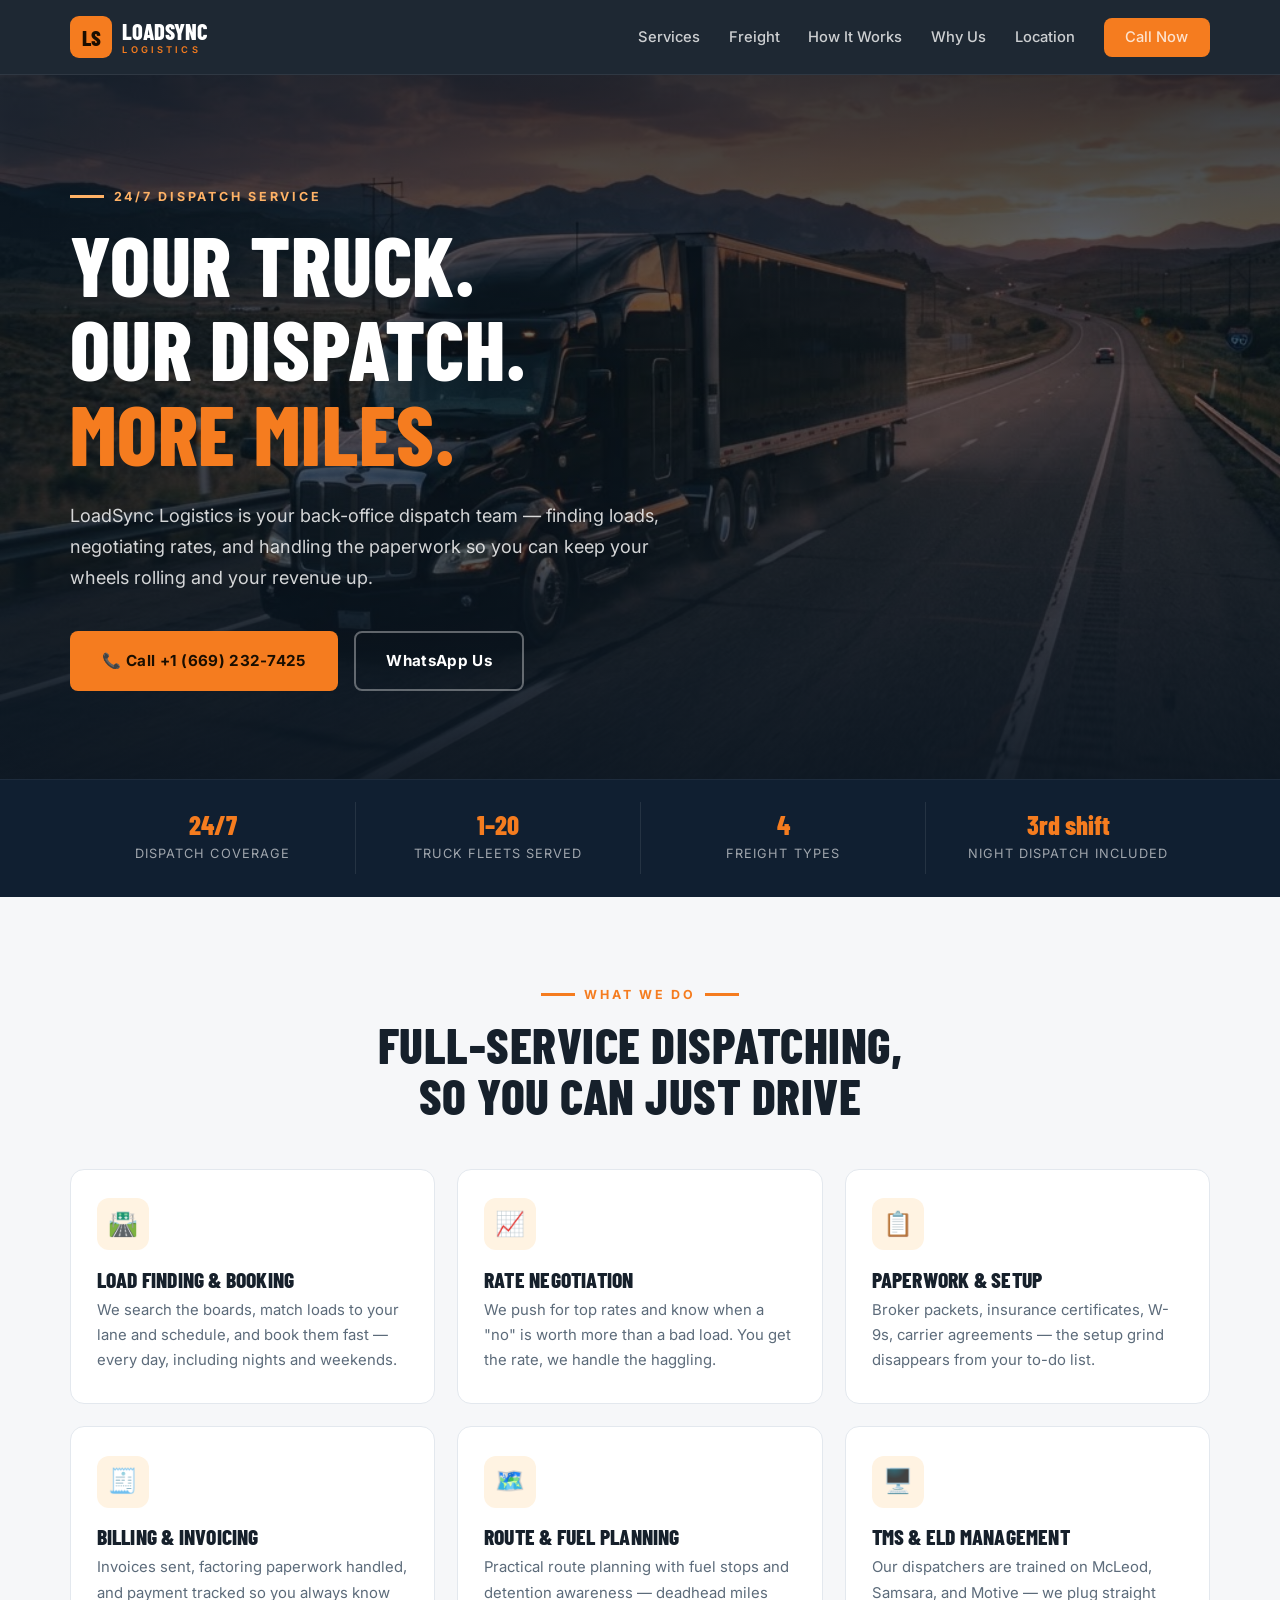
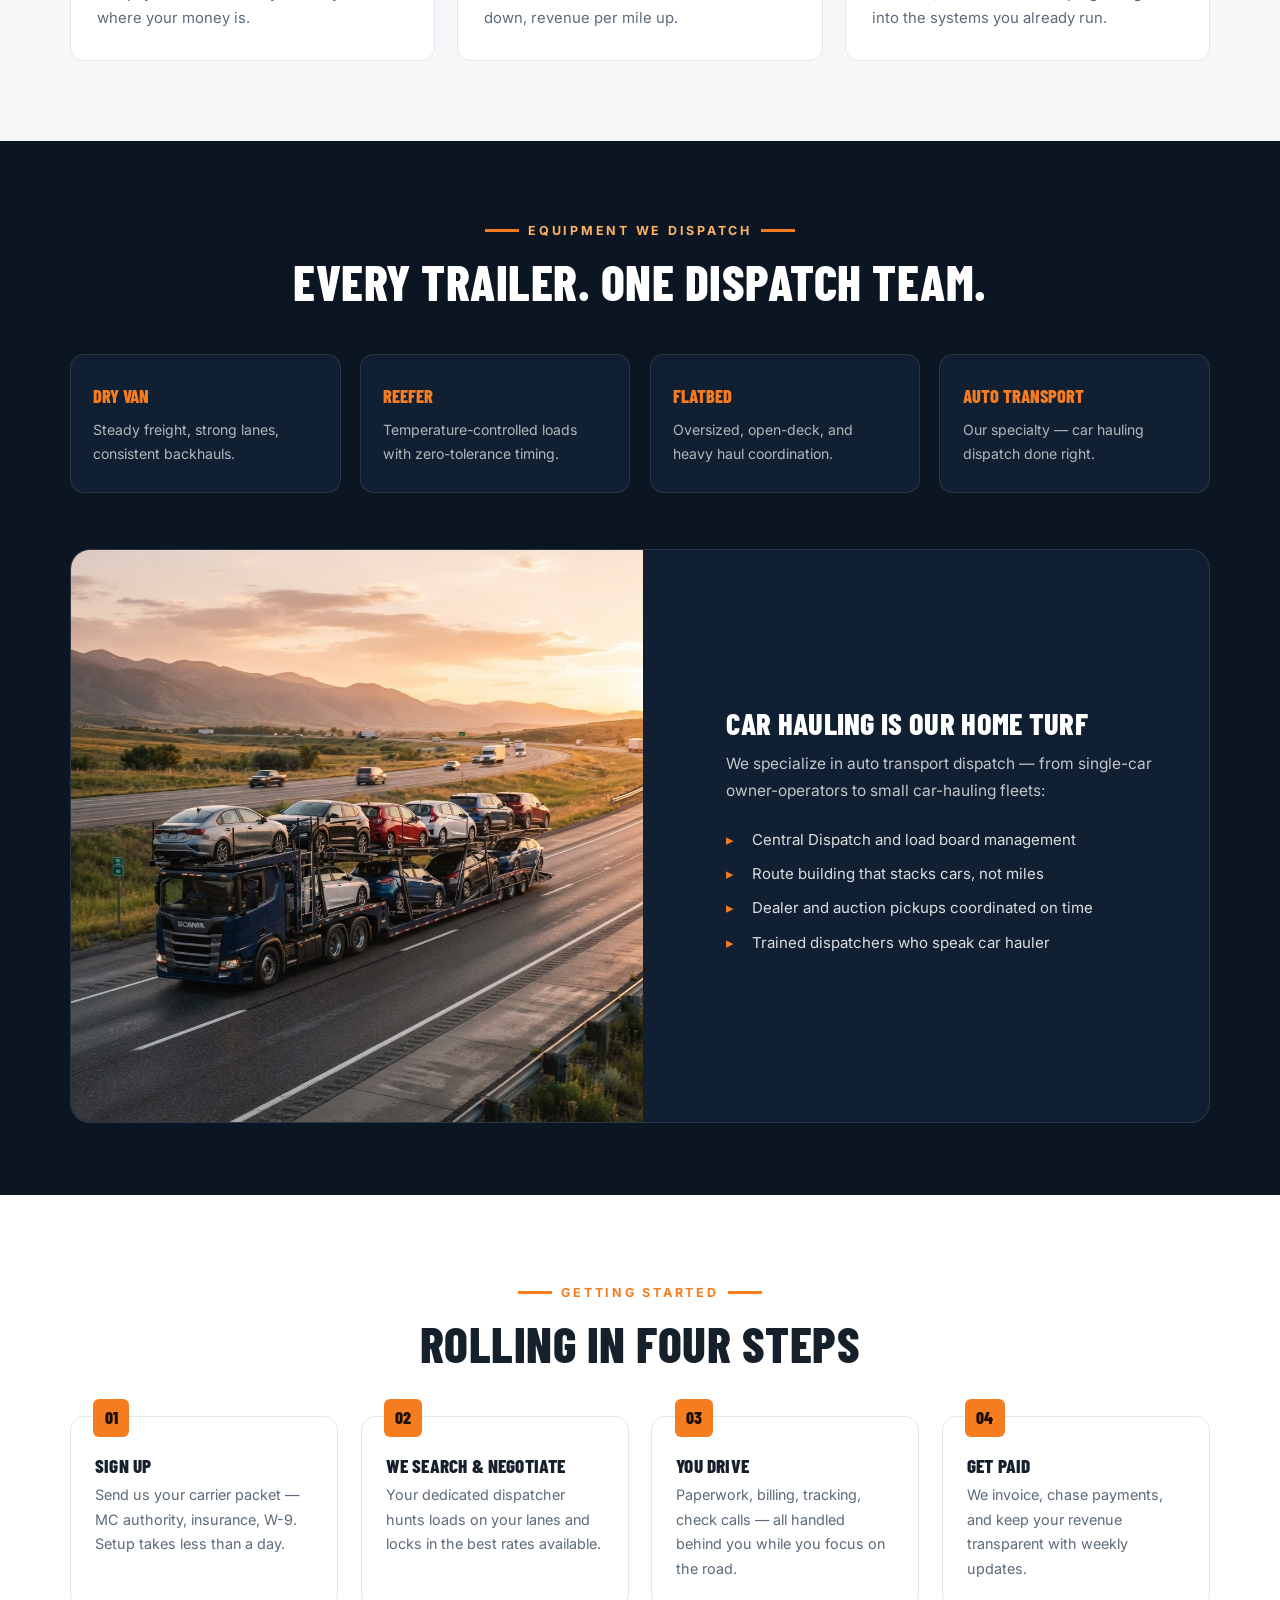
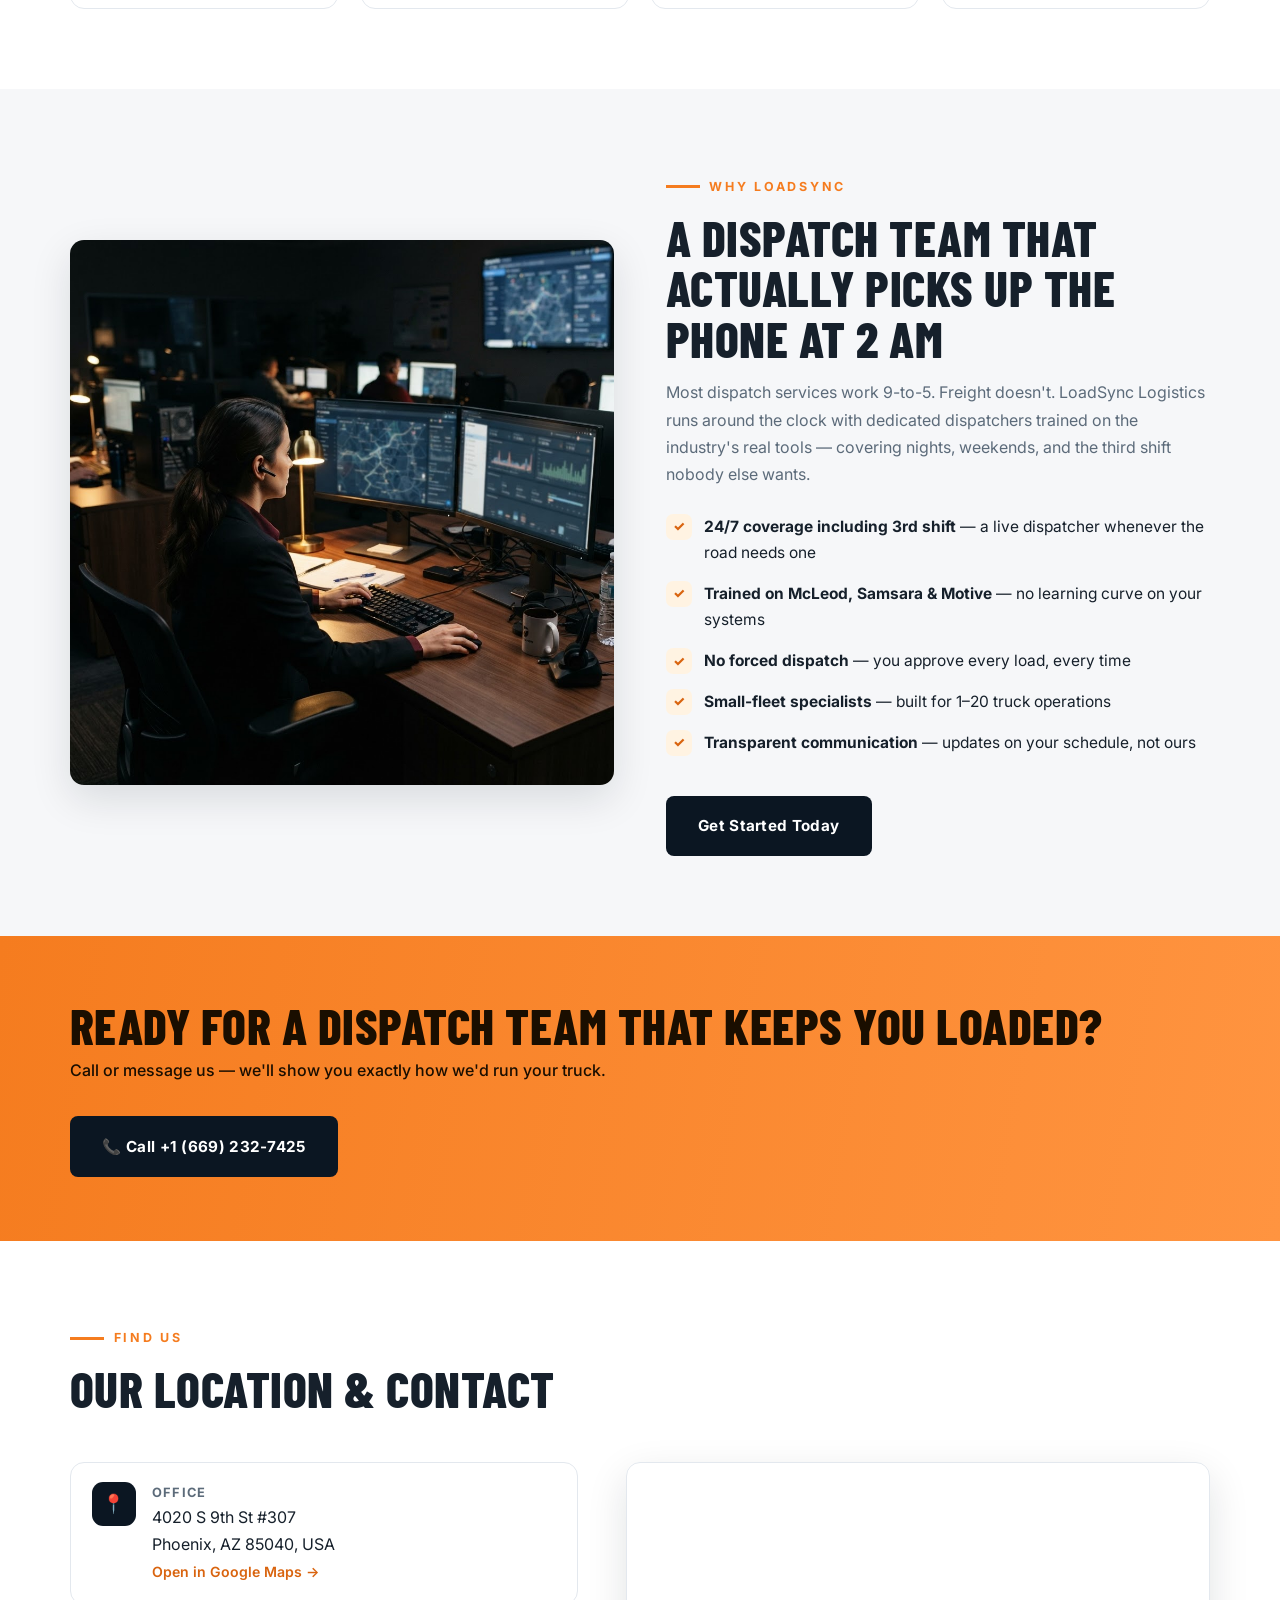
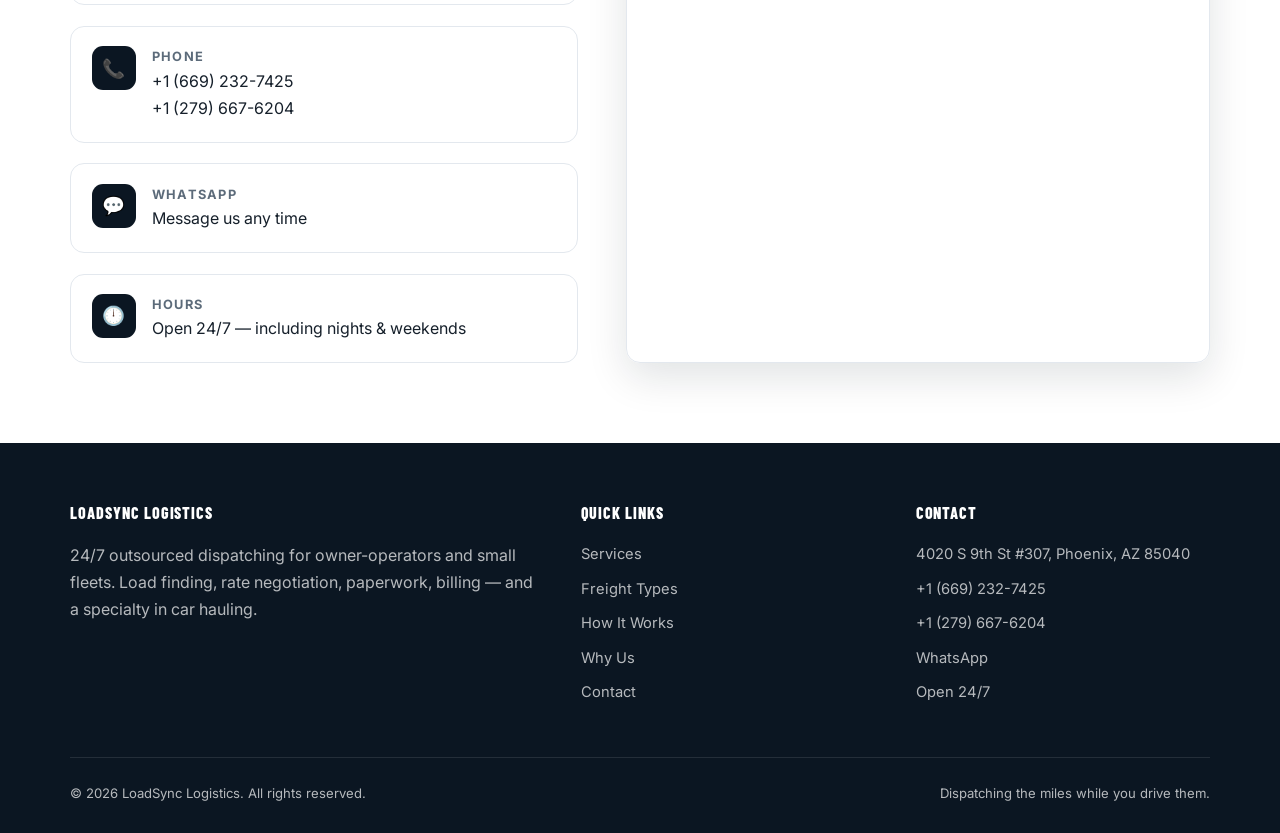
==== commit eff0d429: "Complete primary phone number: +1 (669) 232-7425" ====
--- a/index.html
+++ b/index.html
@@ -26,7 +26,7 @@
     "@type": "ProfessionalService",
     "name": "LoadSync Logistics",
     "description": "24/7 outsourced truck dispatching for owner-operators and small fleets (1-20 trucks). Load finding, rate negotiation, paperwork, billing. Dry van, reefer, flatbed and auto transport — car hauling specialty.",
-    "telephone": ["+1669232742", "+12796676204"],
+    "telephone": ["+16692327425", "+12796676204"],
     "address": {
       "@type": "PostalAddress",
       "streetAddress": "4020 S 9th St #307",
@@ -57,7 +57,7 @@
         <li><a href="#how">How It Works</a></li>
         <li><a href="#about">Why Us</a></li>
         <li><a href="#contact">Location</a></li>
-        <li><a href="tel:+1669232742" class="nav-cta">Call Now</a></li>
+        <li><a href="tel:+16692327425" class="nav-cta">Call Now</a></li>
       </ul>
     </div>
   </header>
@@ -69,7 +69,7 @@
       <h1>Your truck.<br>Our dispatch.<br><span class="accent">More miles.</span></h1>
       <p class="lead">LoadSync Logistics is your back-office dispatch team — finding loads, negotiating rates, and handling the paperwork so you can keep your wheels rolling and your revenue up.</p>
       <div class="hero-actions">
-        <a href="tel:+1669232742" class="btn btn-orange">📞 Call +1 669 232 742</a>
+        <a href="tel:+16692327425" class="btn btn-orange">📞 Call +1 (669) 232-7425</a>
         <a href="https://wa.me/12796676204" class="btn btn-ghost">WhatsApp Us</a>
       </div>
     </div>
@@ -213,7 +213,7 @@
         <h2>Ready for a dispatch team that keeps you loaded?</h2>
         <p>Call or message us — we'll show you exactly how we'd run your truck.</p>
       </div>
-      <a href="tel:+1669232742" class="btn">📞 Call +1 669 232 742</a>
+      <a href="tel:+16692327425" class="btn">📞 Call +1 (669) 232-7425</a>
     </div>
   </section>
 
@@ -238,7 +238,7 @@
             <span class="icon">📞</span>
             <div>
               <b>Phone</b>
-              <a href="tel:+1669232742">+1 669 232 742</a><br>
+              <a href="tel:+16692327425">+1 (669) 232-7425</a><br>
               <a href="tel:+12796676204">+1 (279) 667-6204</a>
             </div>
           </div>
@@ -287,7 +287,7 @@
           <h4>Contact</h4>
           <ul>
             <li>4020 S 9th St #307, Phoenix, AZ 85040</li>
-            <li><a href="tel:+1669232742">+1 669 232 742</a></li>
+            <li><a href="tel:+16692327425">+1 (669) 232-7425</a></li>
             <li><a href="tel:+12796676204">+1 (279) 667-6204</a></li>
             <li><a href="https://wa.me/12796676204">WhatsApp</a></li>
             <li>Open 24/7</li>
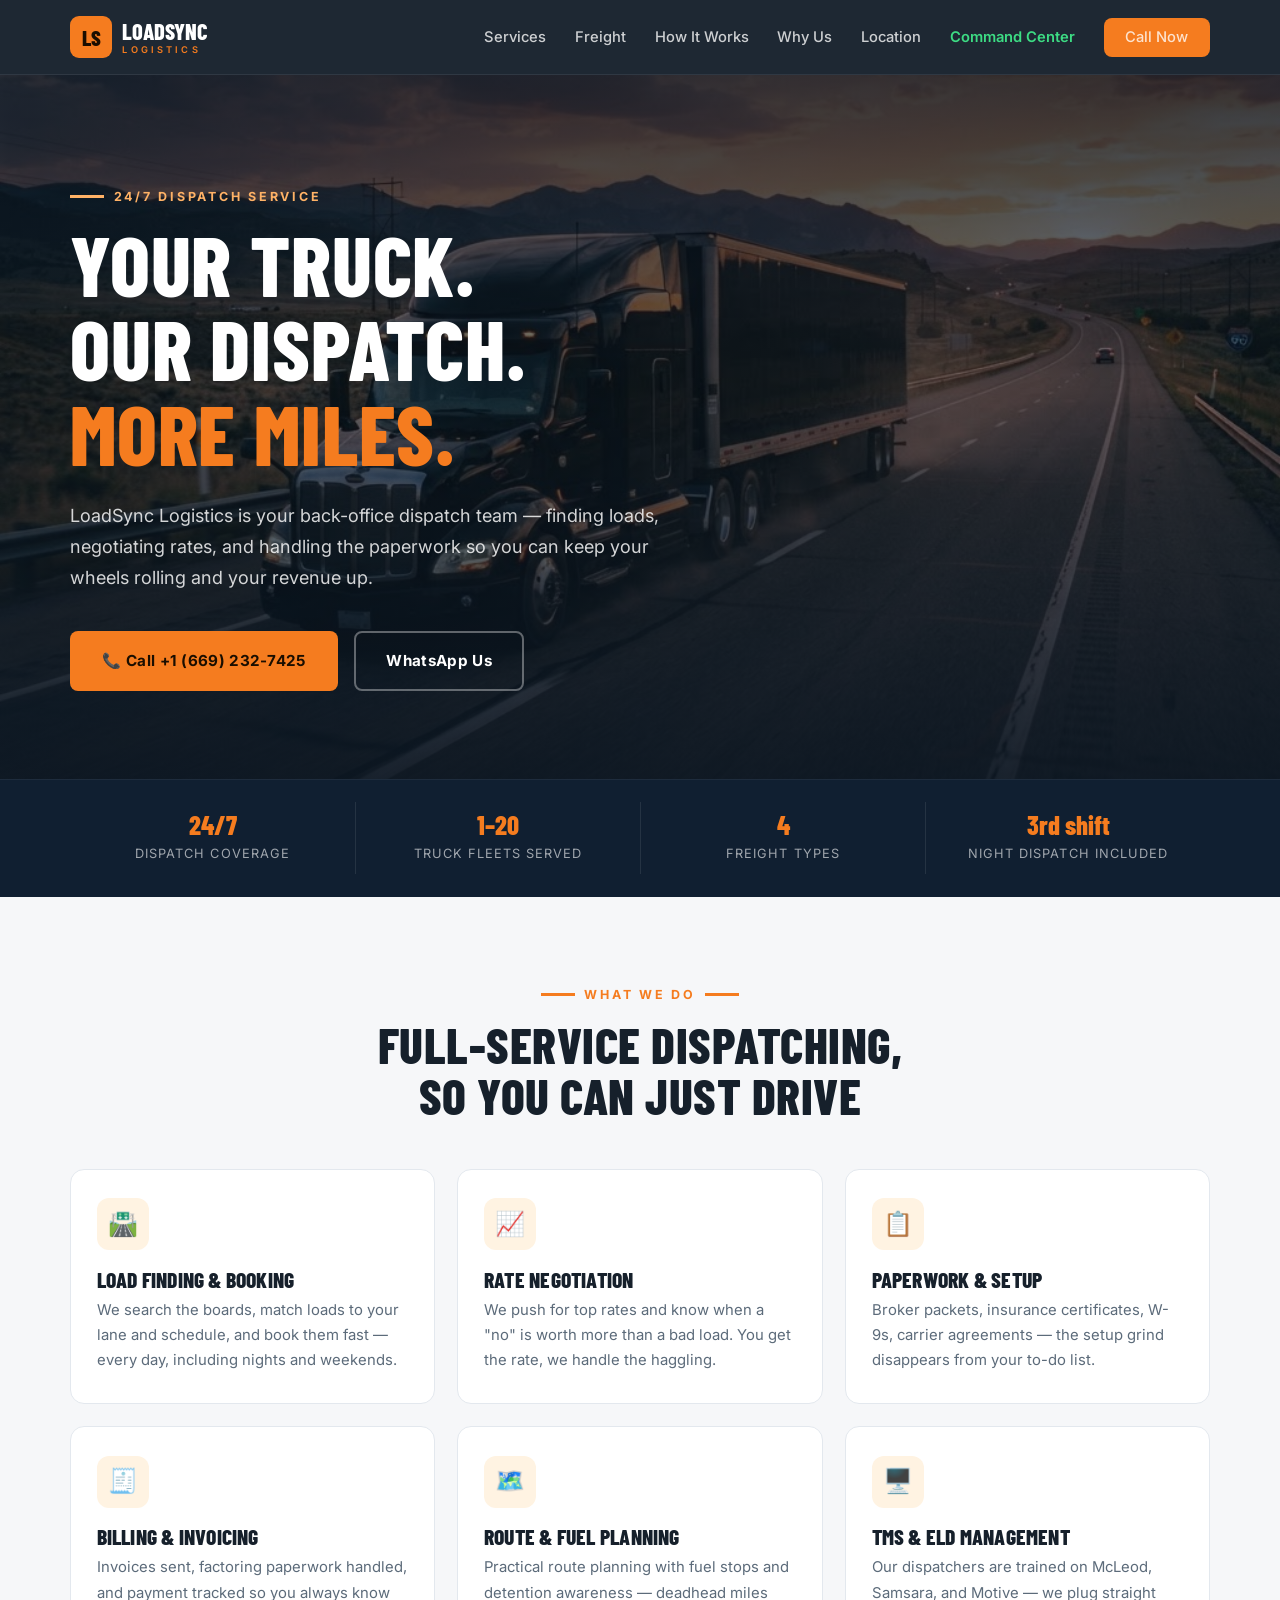
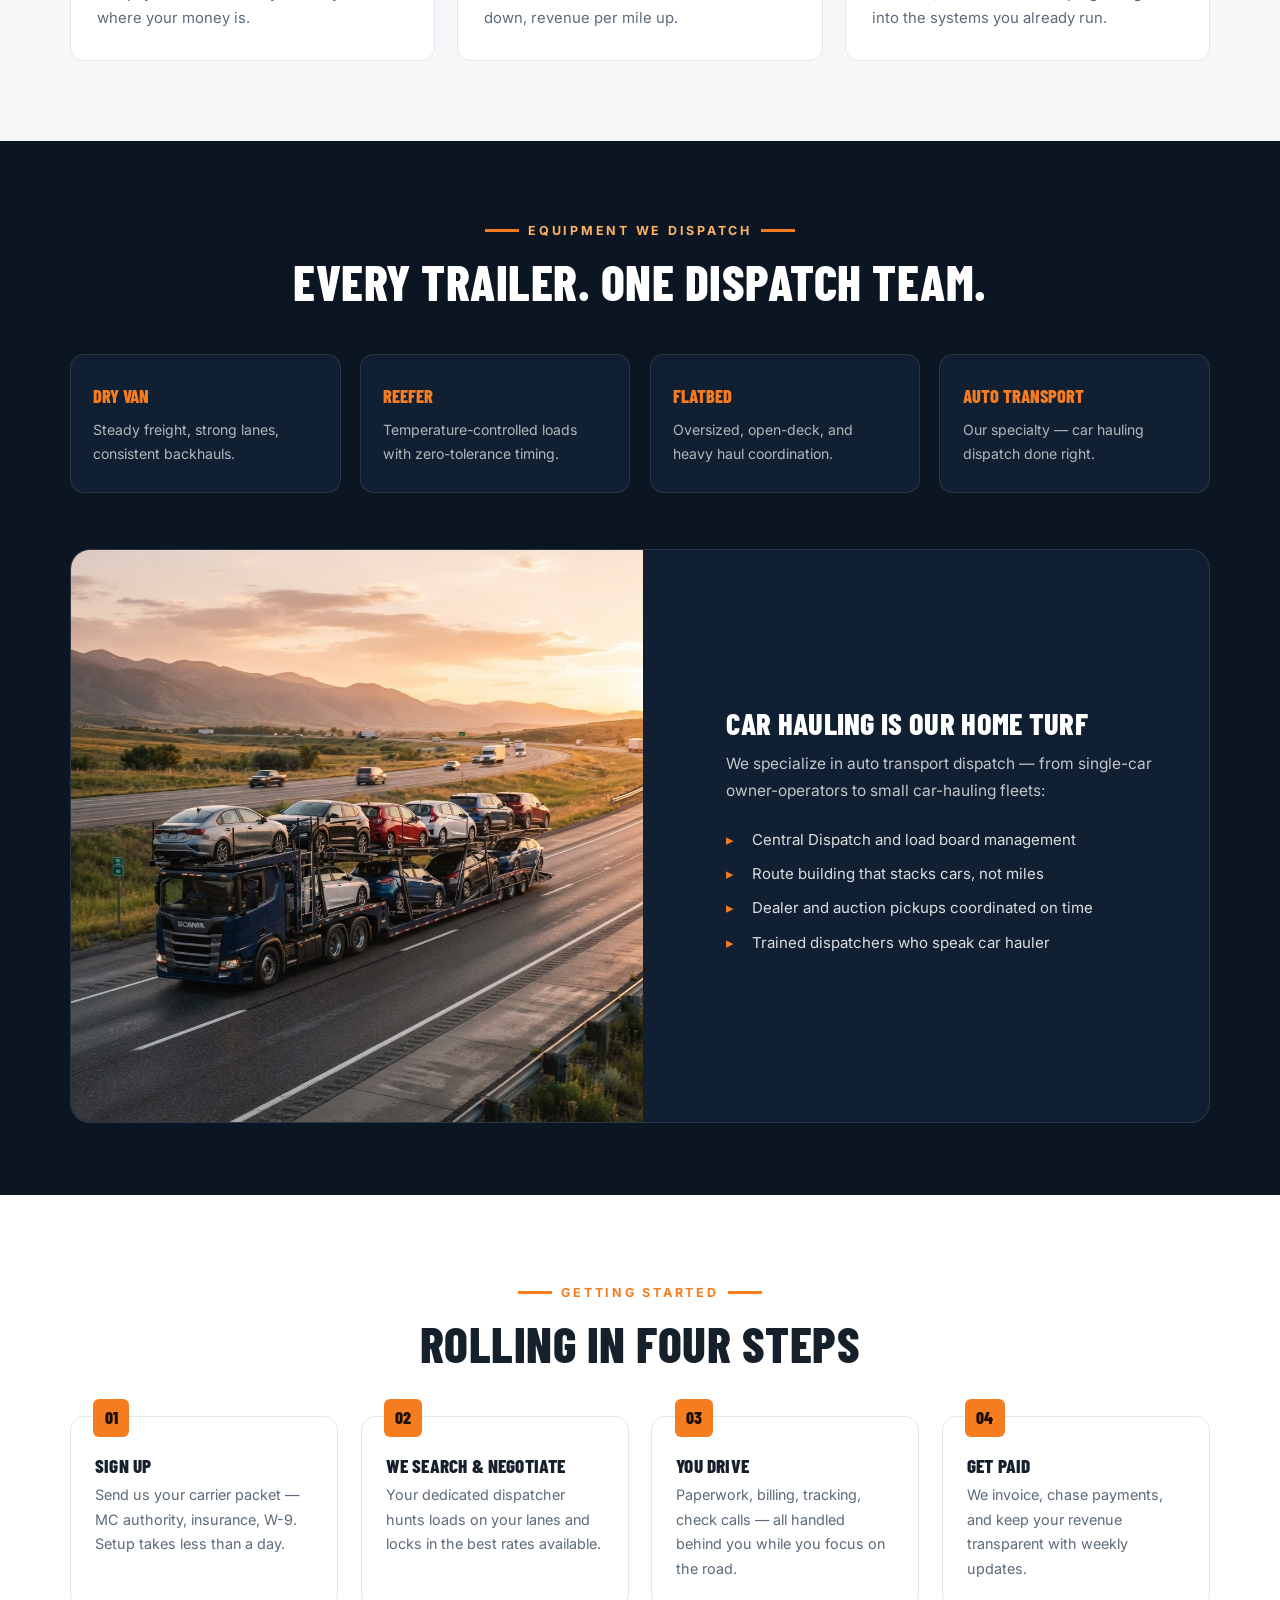
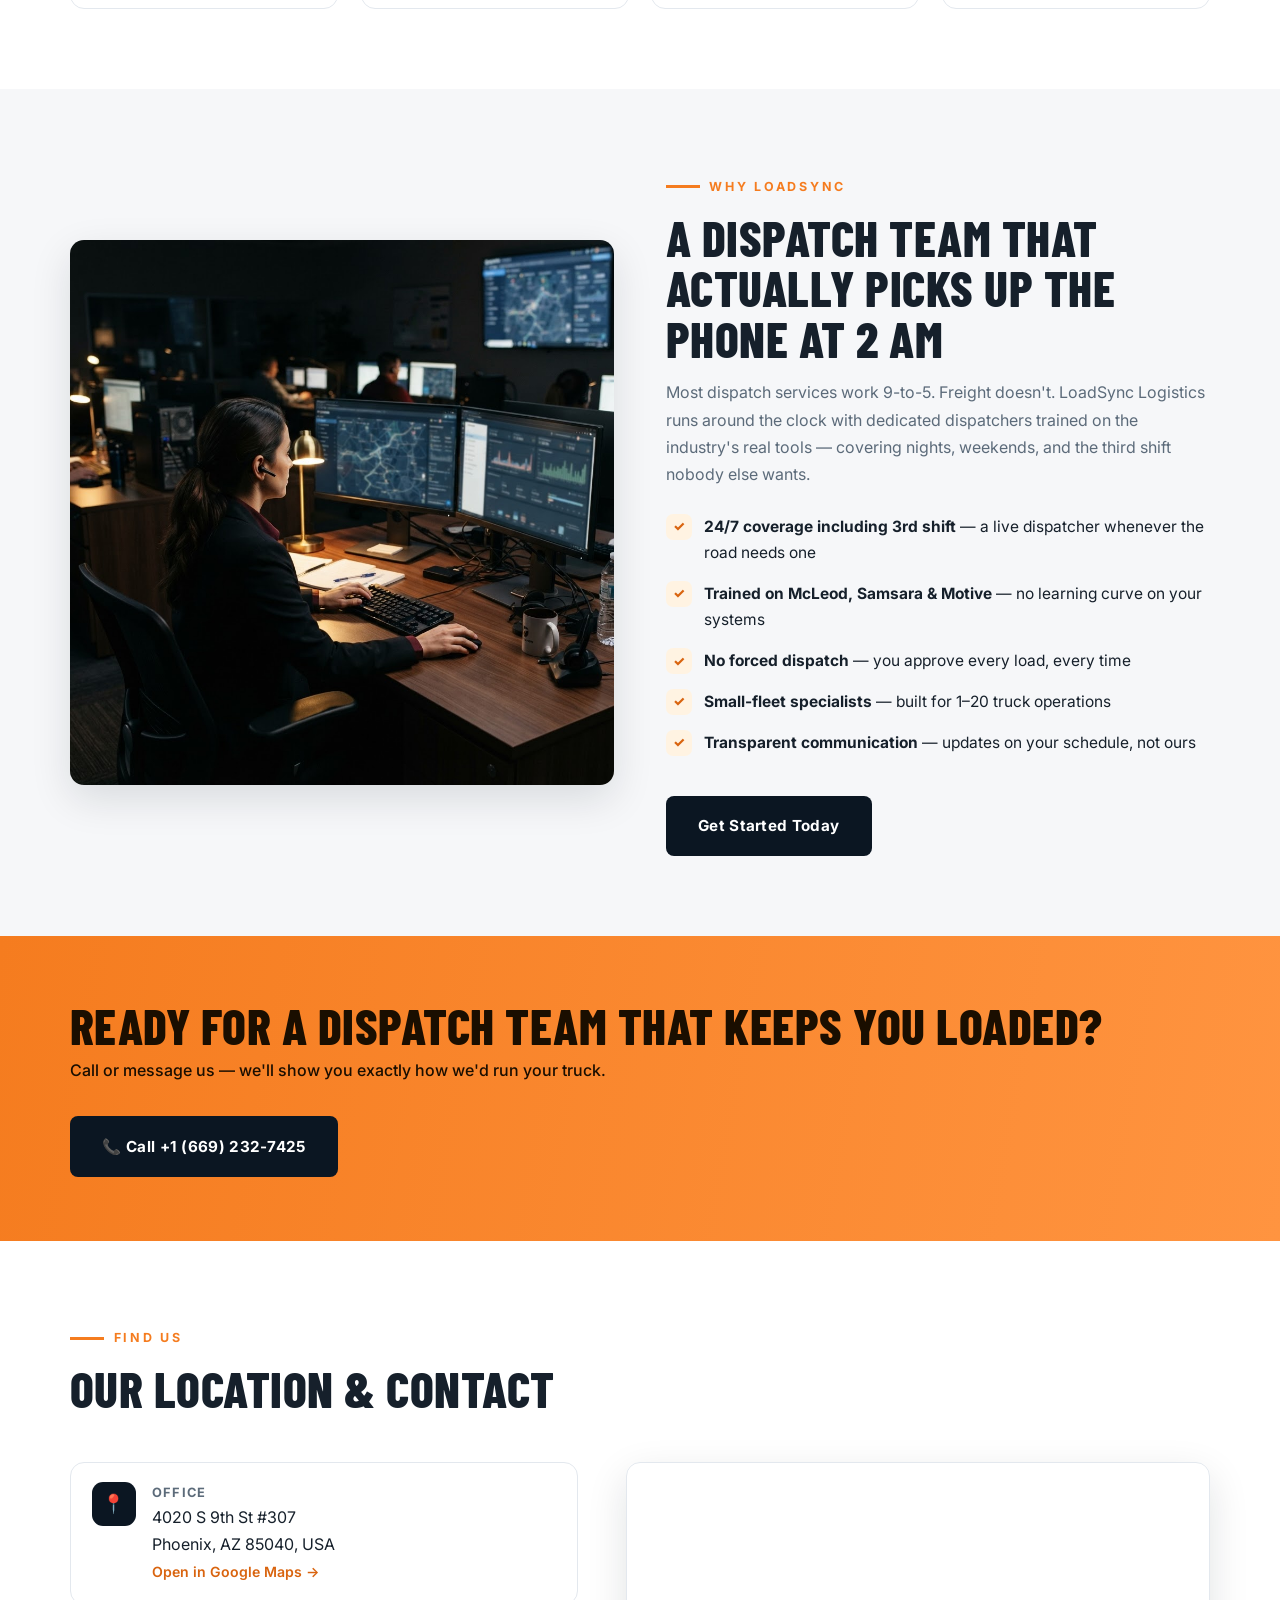
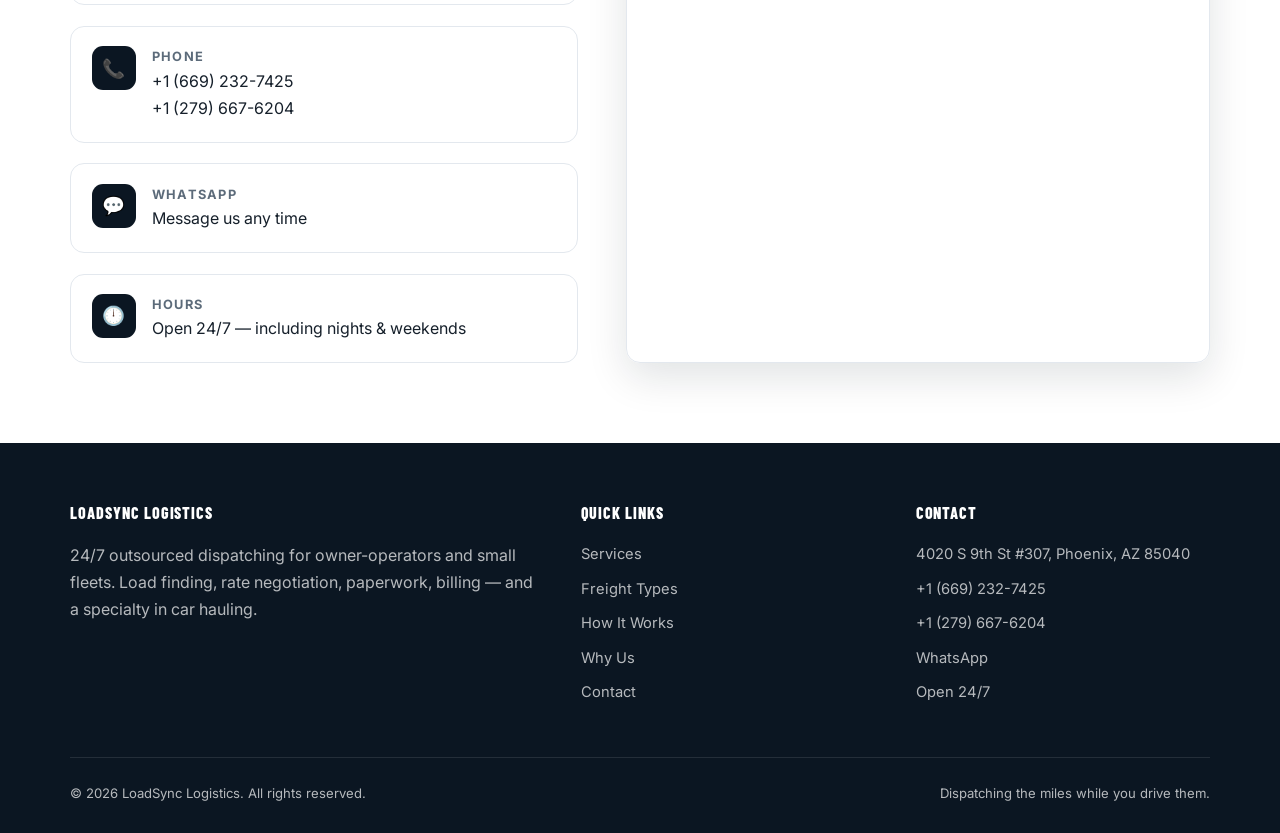
==== commit c0185fda: "Add Dispatch Command Center page (sci-fi dashboard), link from nav, update sitemap" ====
--- a/index.html
+++ b/index.html
@@ -15,7 +15,7 @@
   <meta name="twitter:title" content="LoadSync Logistics — 24/7 Truck Dispatching">
   <meta name="twitter:description" content="Your truck. Our dispatch. More miles. 24/7 dispatch for owner-operators and small fleets.">
   <meta name="twitter:image" content="https://loadsync-logistics.vercel.app/img/hero-truck.jpg">
-  <link rel="icon" href="data:image/svg+xml,<svg xmlns='http://www.w3.org/2000/svg' viewBox='0 0 100 100'><rect width='100' height='100' rx='18' fill='%23f57c1f'/><text x='50' y='72' font-size='58' font-family='Impact' font-weight='800' text-anchor='middle' fill='%230b1622'>LS</text></svg>">
+  
   <link rel="preconnect" href="https://fonts.googleapis.com">
   <link rel="preconnect" href="https://fonts.gstatic.com" crossorigin>
   <link href="https://fonts.googleapis.com/css2?family=Barlow+Condensed:wght@600;700;800&family=Inter:wght@400;500;600;700&display=swap" rel="stylesheet">
@@ -40,6 +40,11 @@
     "url": "https://loadsync-logistics.vercel.app/"
   }
   </script>
+<link rel="icon" href="assets/favicon-48.png" sizes="48x48" type="image/png">
+<link rel="icon" href="assets/favicon-96.png" sizes="96x96" type="image/png">
+<link rel="icon" href="assets/favicon-192.png" sizes="192x192" type="image/png">
+<link rel="apple-touch-icon" href="assets/apple-touch-icon.png">
+<script type="application/ld+json">{"@context":"https://schema.org","@type":"WebSite","name":"LoadSync Logistics","url":"https://loadsync-logistics.vercel.app/","description":"24/7 outsourced truck dispatching for owner-operators and small fleets."}</script>
 </head>
 <body>
 
@@ -57,6 +62,7 @@
         <li><a href="#how">How It Works</a></li>
         <li><a href="#about">Why Us</a></li>
         <li><a href="#contact">Location</a></li>
+        <li><a href="command-center.html" style="color:#3ddc84;font-weight:600;">Command Center</a></li>
         <li><a href="tel:+16692327425" class="nav-cta">Call Now</a></li>
       </ul>
     </div>
